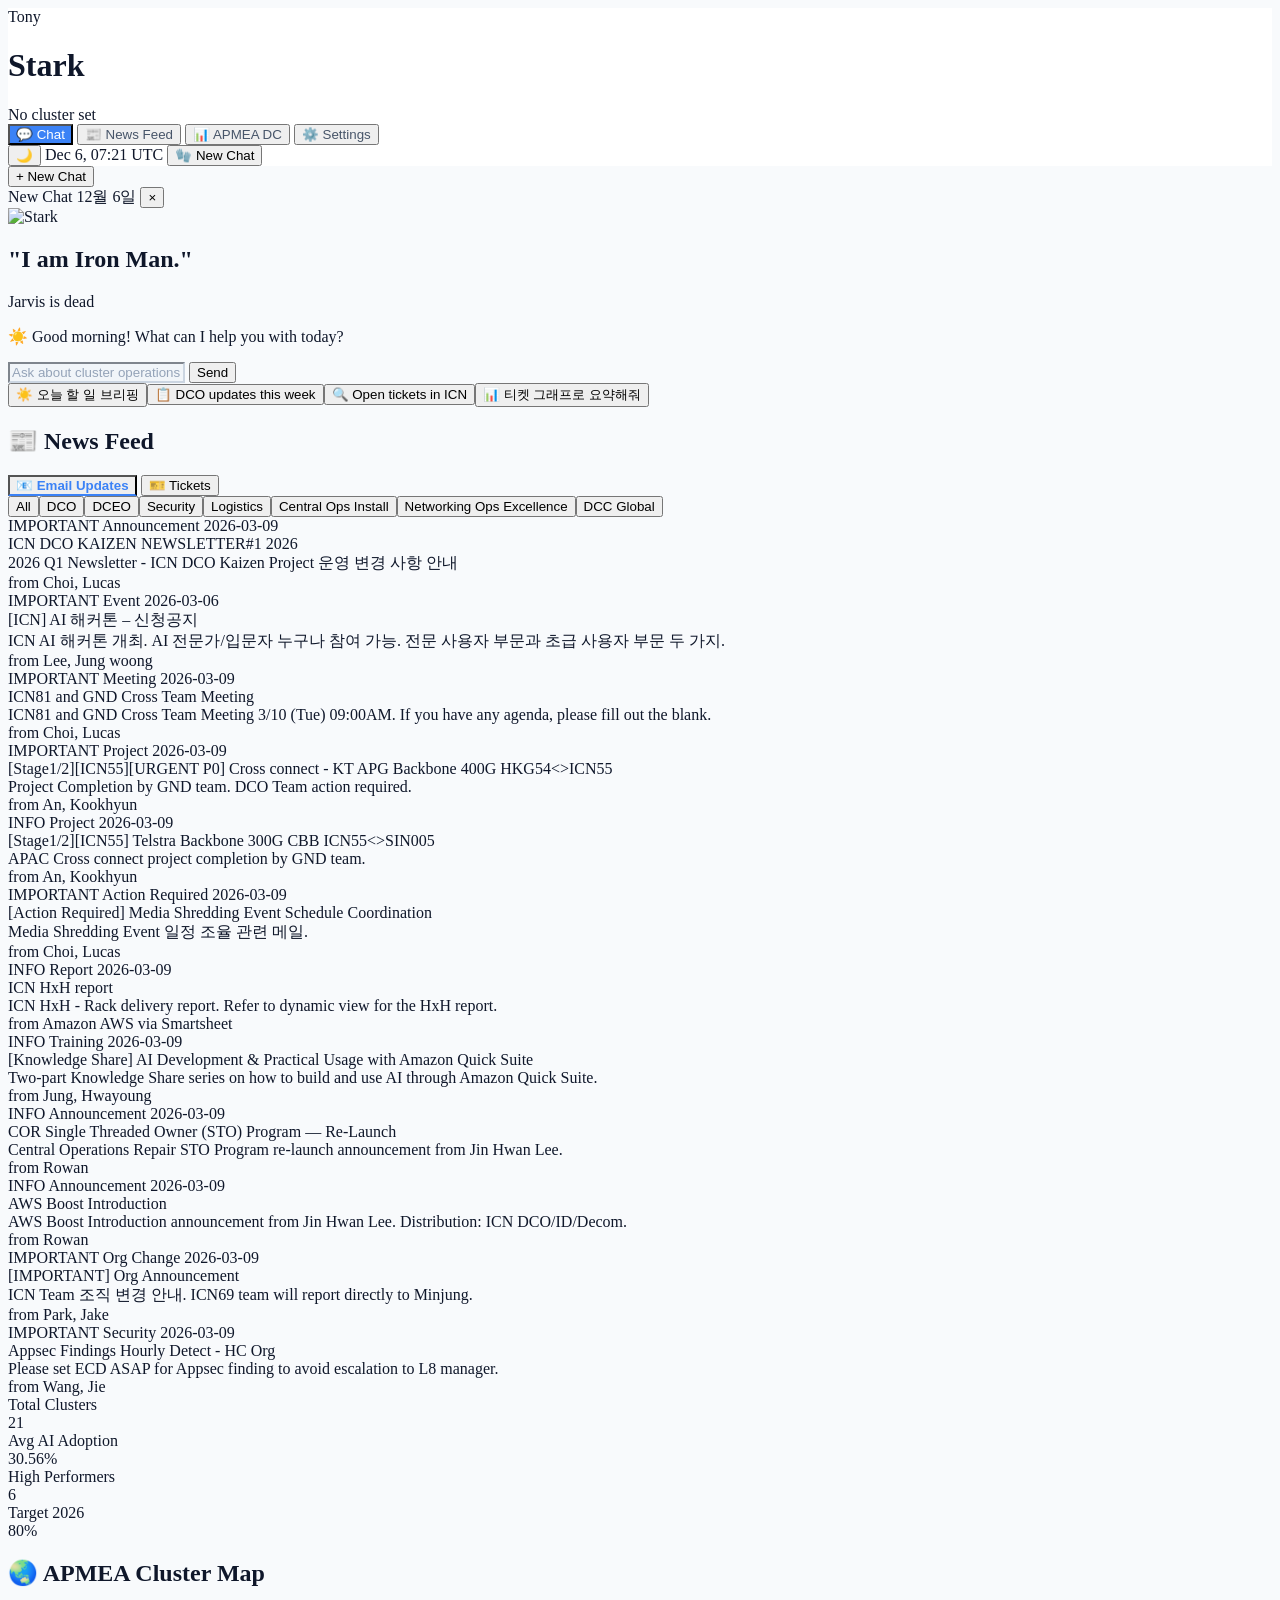
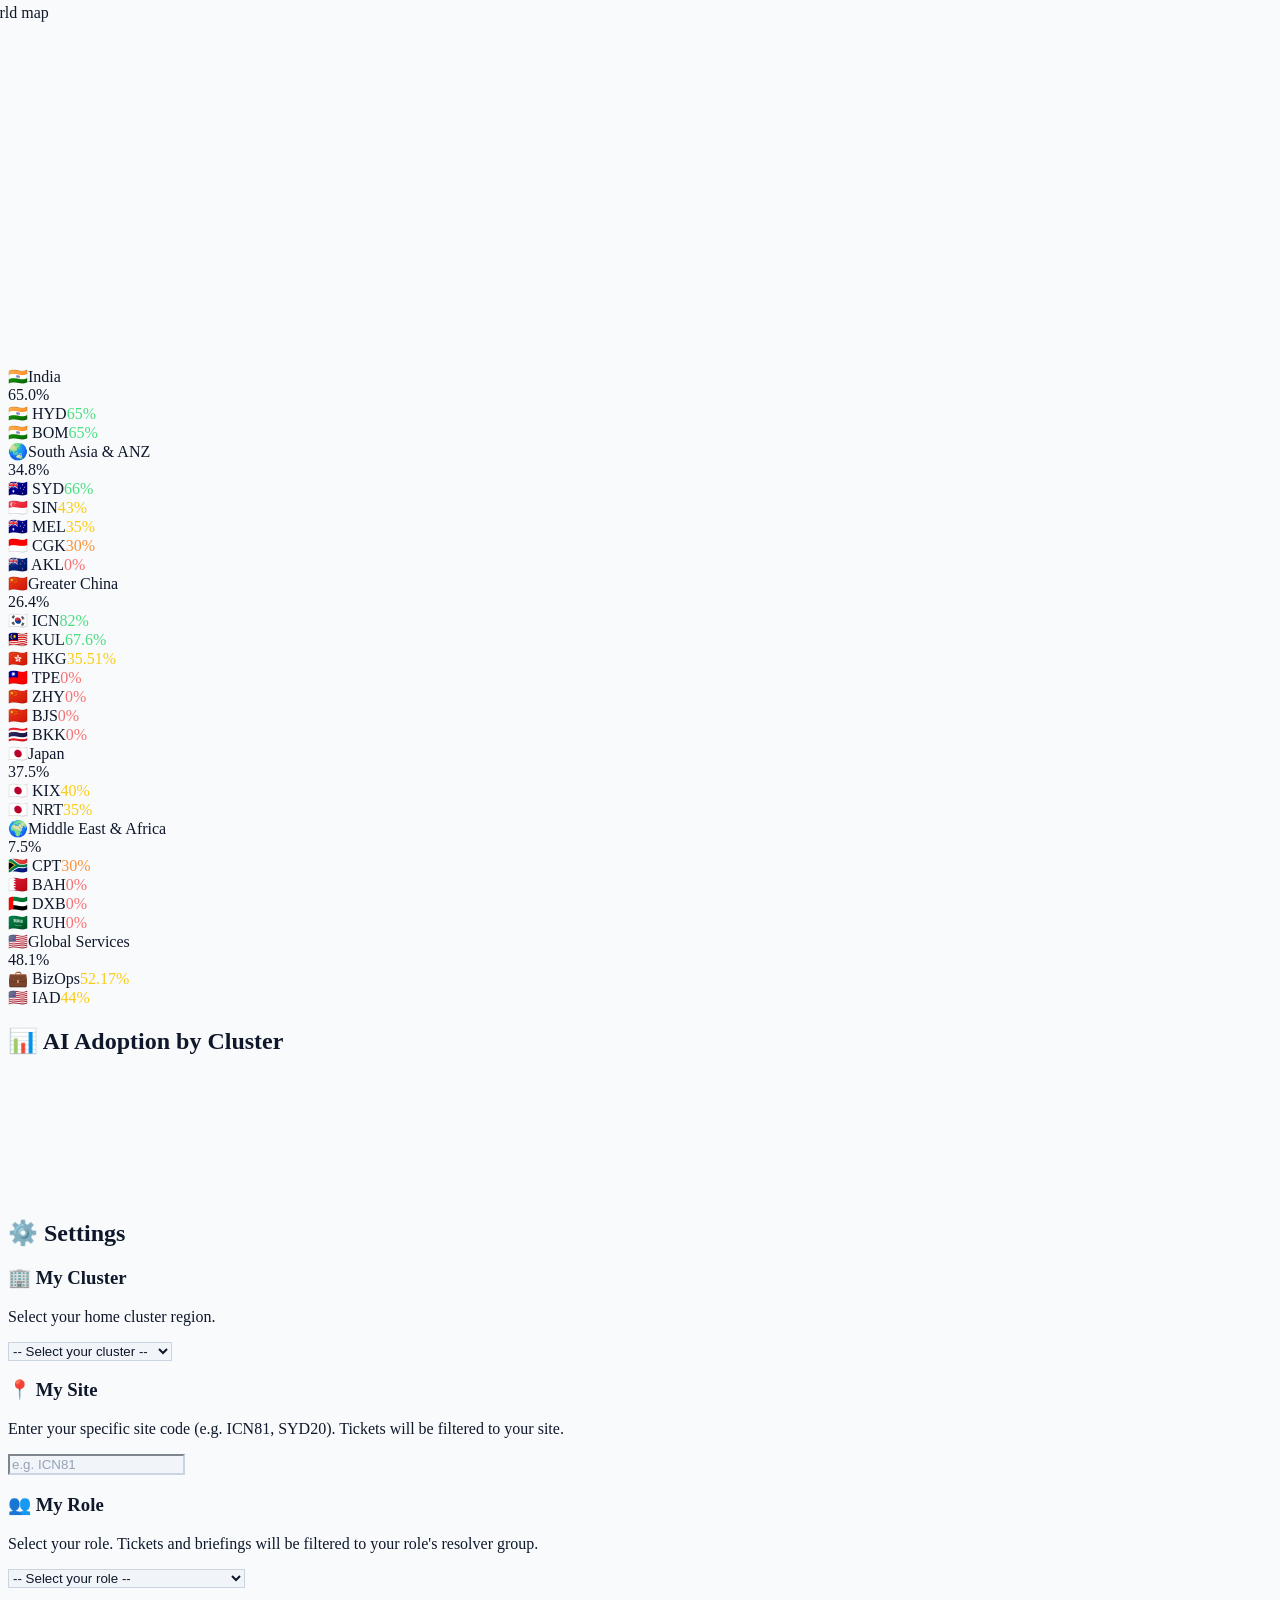
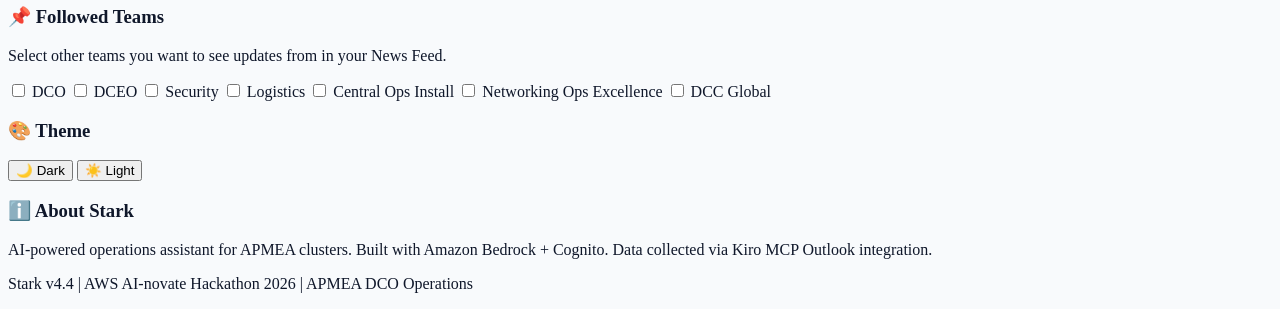
==== index.html @ 2735d622 "v5.0: Chat history sidebar + APMEA map fix (zoom to region, labels)" ====
<!DOCTYPE html>
<html lang="en">
<head>
  <meta charset="UTF-8">
  <meta name="viewport" content="width=device-width, initial-scale=1.0">
  <title>Stark - AI Operations Assistant</title>
  <script src="https://cdn.tailwindcss.com"></script>
  <script src="https://cdn.jsdelivr.net/npm/chart.js"></script>
  <script src="aws-bundle.js"></script>
  <script>
    tailwind.config = { darkMode: 'class' }
    // Apply saved theme immediately to prevent flash
    const saved = JSON.parse(localStorage.getItem("opspulse-settings") || '{}');
    if (saved.theme !== "light") document.documentElement.classList.add("dark");
  </script>
  <style>
    .chat-msg { animation: fadeIn 0.3s; }
    @keyframes fadeIn { from { opacity: 0; transform: translateY(8px); } to { opacity: 1; transform: translateY(0); } }
    .typing::after { content: '...'; animation: dots 1s steps(3) infinite; }
    @keyframes dots { 0% { content: '.'; } 33% { content: '..'; } 66% { content: '...'; } }
    .nav-btn.active { background: rgb(59 130 246); color: white; }
    .cluster-dot { transition: all 0.3s; cursor: pointer; }
    .cluster-dot:hover { transform: scale(1.3); }
    .feed-tab { transition: all 0.2s; }
    .feed-tab.active { border-bottom: 2px solid rgb(59 130 246); color: rgb(59 130 246); font-weight: 600; }

    /* Light mode overrides */
    :root { color-scheme: light dark; }
    body:not(.dark) { background: #f8fafc; color: #0f172a; }
    body:not(.dark) header { background: #ffffff; border-color: #e2e8f0; }
    body:not(.dark) .nav-btn:not(.active) { color: #475569; }
    body:not(.dark) .nav-btn:not(.active):hover { color: #0f172a; background: #e2e8f0; }
    body:not(.dark) input, body:not(.dark) select { color: #0f172a; background: #f1f5f9; border-color: #cbd5e1; }
    body:not(.dark) input::placeholder { color: #94a3b8; }
  </style>
</head>
<body class="bg-slate-50 dark:bg-gray-950 text-slate-800 dark:text-white min-h-screen transition-colors">

  <!-- Header -->
  <header class="border-b border-slate-200 dark:border-gray-800 bg-white dark:bg-gray-950 px-6 py-3 flex items-center justify-between">
    <div class="flex items-center gap-3">
      <div class="w-12 h-8 bg-blue-500 rounded-lg flex items-center justify-center font-bold text-xs text-white">Tony</div>
      <h1 class="text-xl font-semibold">Stark</h1>
      <span class="text-xs text-slate-500 dark:text-gray-500 bg-slate-100 dark:bg-gray-800 px-2 py-1 rounded" id="cluster-badge">No cluster set</span>
    </div>
    <div class="flex items-center gap-3">
      <nav class="flex gap-1 bg-slate-100 dark:bg-gray-800 rounded-lg p-1">
        <button class="nav-btn active px-3 py-1.5 text-xs rounded-md" onclick="showPage('chat', this)">💬 Chat</button>
        <button class="nav-btn px-3 py-1.5 text-xs rounded-md text-slate-500 dark:text-gray-500" onclick="showPage('news', this)">📰 News Feed</button>
        <button class="nav-btn px-3 py-1.5 text-xs rounded-md text-slate-500 dark:text-gray-500" onclick="showPage('dashboard', this)">📊 APMEA DC</button>
        <button class="nav-btn px-3 py-1.5 text-xs rounded-md text-slate-500 dark:text-gray-500" onclick="showPage('settings', this)">⚙️ Settings</button>
      </nav>
      <button onclick="toggleTheme()" class="p-2 rounded-lg bg-slate-100 dark:bg-gray-800 hover:bg-slate-200 dark:hover:bg-gray-700 text-slate-600 dark:text-gray-300" title="Toggle theme">
        <span id="theme-icon">🌙</span>
      </button>
      <span class="text-xs text-slate-400 dark:text-gray-400" id="clock"></span>
      <button onclick="newChat()" class="px-3 py-1.5 text-xs rounded-md bg-slate-100 dark:bg-gray-800 text-slate-500 dark:text-gray-400 hover:bg-slate-200 dark:hover:bg-gray-700">🧤 New Chat</button>
    </div>
  </header>

  <main class="h-[calc(100vh-57px)]">

    <!-- PAGE: Chat -->
    <div id="page-chat" class="h-full flex">
      <!-- Chat History Sidebar -->
      <div id="chat-sidebar" class="w-56 border-r border-slate-200 dark:border-gray-800 bg-slate-50 dark:bg-gray-900 flex-shrink-0 flex flex-col hidden md:flex">
        <div class="p-3 border-b border-slate-200 dark:border-gray-800">
          <button onclick="newChat()" class="w-full px-3 py-2 text-xs rounded-lg bg-blue-500 hover:bg-blue-600 text-white font-medium">+ New Chat</button>
        </div>
        <div id="chat-history-list" class="flex-1 overflow-y-auto p-2 space-y-1"></div>
      </div>
      <!-- Chat Main -->
      <div class="flex-1 flex flex-col">
        <div id="chat-messages" class="flex-1 overflow-y-auto p-6 max-w-3xl mx-auto w-full space-y-4"></div>
        <div class="border-t border-slate-200 dark:border-gray-800 bg-white dark:bg-gray-950 p-4">
          <div class="max-w-3xl mx-auto flex gap-2">
            <input id="chat-input" type="text" placeholder="Ask about cluster operations, team updates, tickets..."
                   class="flex-1 bg-slate-100 dark:bg-gray-800 border border-slate-200 dark:border-gray-700 rounded-xl px-4 py-3 text-sm focus:outline-none focus:border-blue-500 text-slate-800 dark:text-white placeholder-slate-400 dark:placeholder-gray-500"
                   onkeydown="if(event.key==='Enter')sendMessage()">
            <button onclick="sendMessage()" class="bg-blue-500 hover:bg-blue-600 px-5 py-3 rounded-xl text-sm font-medium text-white">Send</button>
          </div>
          <div class="max-w-3xl mx-auto mt-2 flex gap-2 flex-wrap" id="quick-prompts"></div>
        </div>
      </div>
    </div>

    <!-- PAGE: News Feed -->
    <div id="page-news" class="h-full overflow-y-auto p-6 hidden">
      <div class="max-w-4xl mx-auto">
        <h2 class="text-lg font-semibold mb-4">📰 News Feed</h2>
        <!-- Feed type tabs: Emails / Tickets -->
        <div class="flex gap-4 border-b border-slate-200 dark:border-gray-700 mb-4">
          <button class="feed-tab active pb-2 text-sm" onclick="switchFeedTab('emails', this)">📧 Email Updates</button>
          <button class="feed-tab pb-2 text-sm text-slate-400 dark:text-gray-500" onclick="switchFeedTab('tickets', this)">🎫 Tickets</button>
        </div>
        <!-- Team filter for emails -->
        <div id="email-team-filter" class="flex gap-1 flex-wrap mb-4"></div>
        <div id="news-feed" class="space-y-3"></div>
      </div>
    </div>

    <!-- PAGE: Dashboard -->
    <div id="page-dashboard" class="h-full overflow-y-auto p-6 hidden">
      <div class="max-w-6xl mx-auto space-y-6">
        <div class="grid grid-cols-4 gap-4">
          <div class="bg-white dark:bg-gray-900 rounded-xl p-4 border border-slate-200 dark:border-gray-800 shadow-sm">
            <div class="text-slate-400 dark:text-gray-400 text-xs mb-1">Total Clusters</div>
            <div class="text-2xl font-bold">21</div>
          </div>
          <div class="bg-white dark:bg-gray-900 rounded-xl p-4 border border-slate-200 dark:border-gray-800 shadow-sm">
            <div class="text-slate-400 dark:text-gray-400 text-xs mb-1">Avg AI Adoption</div>
            <div class="text-2xl font-bold text-blue-500">30.56%</div>
          </div>
          <div class="bg-white dark:bg-gray-900 rounded-xl p-4 border border-slate-200 dark:border-gray-800 shadow-sm">
            <div class="text-slate-400 dark:text-gray-400 text-xs mb-1">High Performers</div>
            <div class="text-2xl font-bold text-green-500">6</div>
          </div>
          <div class="bg-white dark:bg-gray-900 rounded-xl p-4 border border-slate-200 dark:border-gray-800 shadow-sm">
            <div class="text-slate-400 dark:text-gray-400 text-xs mb-1">Target 2026</div>
            <div class="text-2xl font-bold text-amber-500">80%</div>
          </div>
        </div>
        <div class="bg-white dark:bg-gray-900 rounded-xl p-4 border border-slate-200 dark:border-gray-800 shadow-sm">
          <h2 class="text-sm font-semibold mb-3">🌏 APMEA Cluster Map</h2>
          <div id="map-container" class="relative w-full h-80 rounded-lg overflow-hidden bg-[#1a2332]">
            <img src="https://upload.wikimedia.org/wikipedia/commons/thumb/e/ec/World_map_blank_without_borders.svg/1280px-World_map_blank_without_borders.svg.png"
                 class="absolute inset-0 opacity-20" alt="world map" style="width:260%;height:260%;object-fit:cover;transform:translate(-52%,-18%)">
          </div>
        </div>
        <div class="grid grid-cols-3 gap-4" id="subgeo-cards"></div>
        <div class="bg-white dark:bg-gray-900 rounded-xl p-4 border border-slate-200 dark:border-gray-800 shadow-sm">
          <h2 class="text-sm font-semibold mb-3">📊 AI Adoption by Cluster</h2>
          <canvas id="adoptionChart" height="120"></canvas>
        </div>
      </div>
    </div>

    <!-- PAGE: Settings -->
    <div id="page-settings" class="h-full overflow-y-auto p-6 hidden">
      <div class="max-w-2xl mx-auto space-y-6">
        <h2 class="text-lg font-semibold">⚙️ Settings</h2>
        <div class="bg-white dark:bg-gray-900 rounded-xl p-5 border border-slate-200 dark:border-gray-800 shadow-sm">
          <h3 class="font-semibold text-sm mb-3">🏢 My Cluster</h3>
          <p class="text-xs text-slate-400 dark:text-gray-400 mb-3">Select your home cluster region.</p>
          <select id="cluster-select" onchange="saveSettings()"
                  class="w-full bg-slate-50 dark:bg-gray-800 border border-slate-200 dark:border-gray-700 rounded-lg px-3 py-2 text-sm text-slate-800 dark:text-white">
            <option value="">-- Select your cluster --</option>
          </select>
        </div>
        <div class="bg-white dark:bg-gray-900 rounded-xl p-5 border border-slate-200 dark:border-gray-800 shadow-sm">
          <h3 class="font-semibold text-sm mb-3">📍 My Site</h3>
          <p class="text-xs text-slate-400 dark:text-gray-400 mb-3">Enter your specific site code (e.g. ICN81, SYD20). Tickets will be filtered to your site.</p>
          <input id="site-input" type="text" placeholder="e.g. ICN81" onchange="saveSettings()"
                 class="w-full bg-slate-50 dark:bg-gray-800 border border-slate-200 dark:border-gray-700 rounded-lg px-3 py-2 text-sm text-slate-800 dark:text-white placeholder-slate-400">
        </div>
        <div class="bg-white dark:bg-gray-900 rounded-xl p-5 border border-slate-200 dark:border-gray-800 shadow-sm">
          <h3 class="font-semibold text-sm mb-3">👥 My Role</h3>
          <p class="text-xs text-slate-400 dark:text-gray-400 mb-3">Select your role. Tickets and briefings will be filtered to your role's resolver group.</p>
          <select id="team-select" onchange="saveSettings()"
                  class="w-full bg-slate-50 dark:bg-gray-800 border border-slate-200 dark:border-gray-700 rounded-lg px-3 py-2 text-sm text-slate-800 dark:text-white">
            <option value="">-- Select your role --</option>
            <option value="DCO">DCO (Data Center Operations)</option>
            <option value="DCEO">DCEO (DC Engineering Operations)</option>
            <option value="Security">Security</option>
            <option value="Logistics">Logistics</option>
            <option value="Central Ops Install">Central Ops Install</option>
            <option value="Networking Ops Excellence">Networking Ops Excellence</option>
            <option value="DCC Global">DCC Global</option>
          </select>
          <p id="resolver-group-display" class="text-xs text-slate-400 dark:text-gray-500 mt-2"></p>
        </div>

        <!-- Followed Teams -->
        <div class="bg-white dark:bg-gray-900 rounded-xl p-5 border border-slate-200 dark:border-gray-800 shadow-sm">
          <h3 class="font-semibold text-sm mb-3">📌 Followed Teams</h3>
          <p class="text-xs text-slate-400 dark:text-gray-400 mb-3">Select other teams you want to see updates from in your News Feed.</p>
          <div id="followed-teams-checkboxes" class="space-y-2"></div>
        </div>
        <div class="bg-white dark:bg-gray-900 rounded-xl p-5 border border-slate-200 dark:border-gray-800 shadow-sm">
          <h3 class="font-semibold text-sm mb-3">🎨 Theme</h3>
          <div class="flex gap-3">
            <button onclick="setTheme('dark')" class="px-4 py-2 rounded-lg text-sm bg-gray-800 text-white border-2 border-transparent hover:border-blue-500">🌙 Dark</button>
            <button onclick="setTheme('light')" class="px-4 py-2 rounded-lg text-sm bg-white text-slate-800 border-2 border-slate-200 hover:border-blue-500 shadow-sm">☀️ Light</button>
          </div>
        </div>
        <div class="bg-white dark:bg-gray-900 rounded-xl p-5 border border-slate-200 dark:border-gray-800 shadow-sm">
          <h3 class="font-semibold text-sm mb-2">ℹ️ About Stark</h3>
          <p class="text-xs text-slate-400 dark:text-gray-400">AI-powered operations assistant for APMEA clusters. Built with Amazon Bedrock + Cognito. Data collected via Kiro MCP Outlook integration.</p>
          <p class="text-xs text-slate-400 dark:text-gray-500 mt-2">Stark v4.4 | AWS AI-novate Hackathon 2026 | APMEA DCO Operations</p>
        </div>
      </div>
    </div>

  </main>

  <script src="app.js"></script>
</body>
</html>
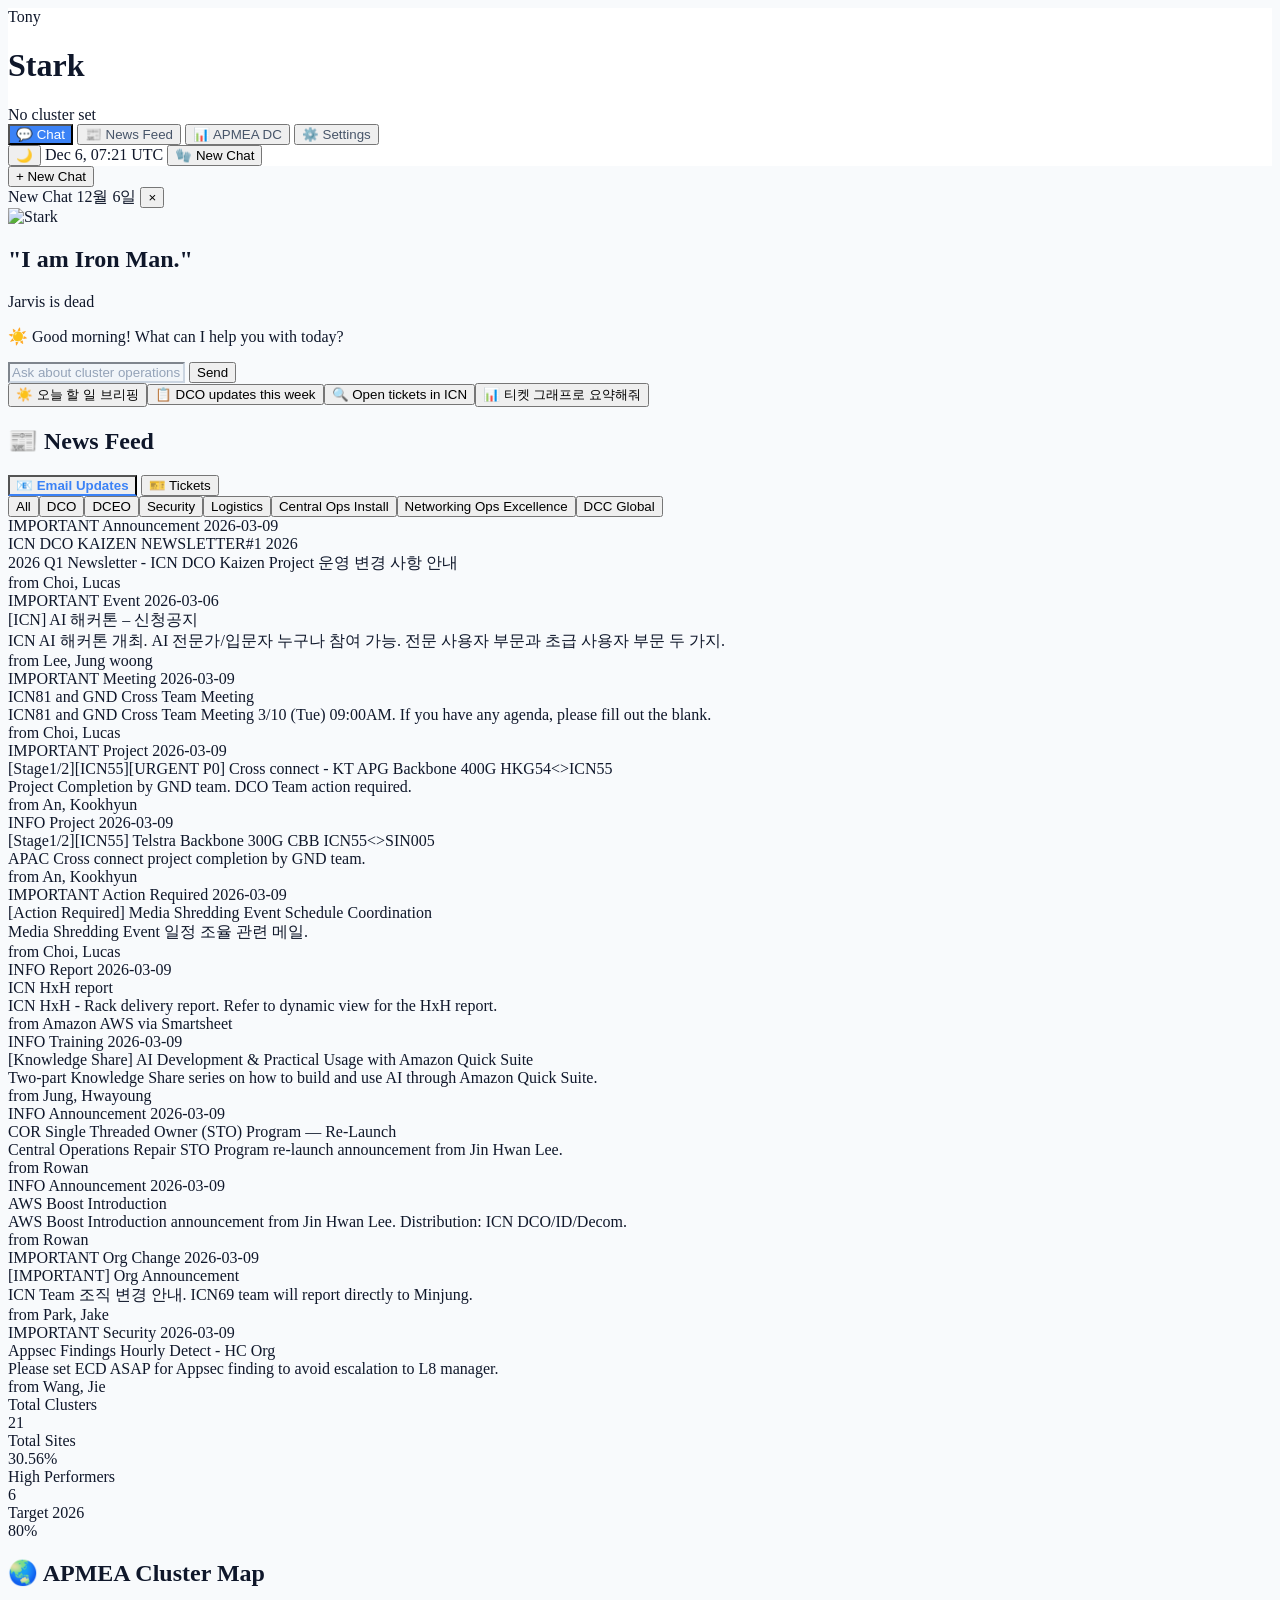
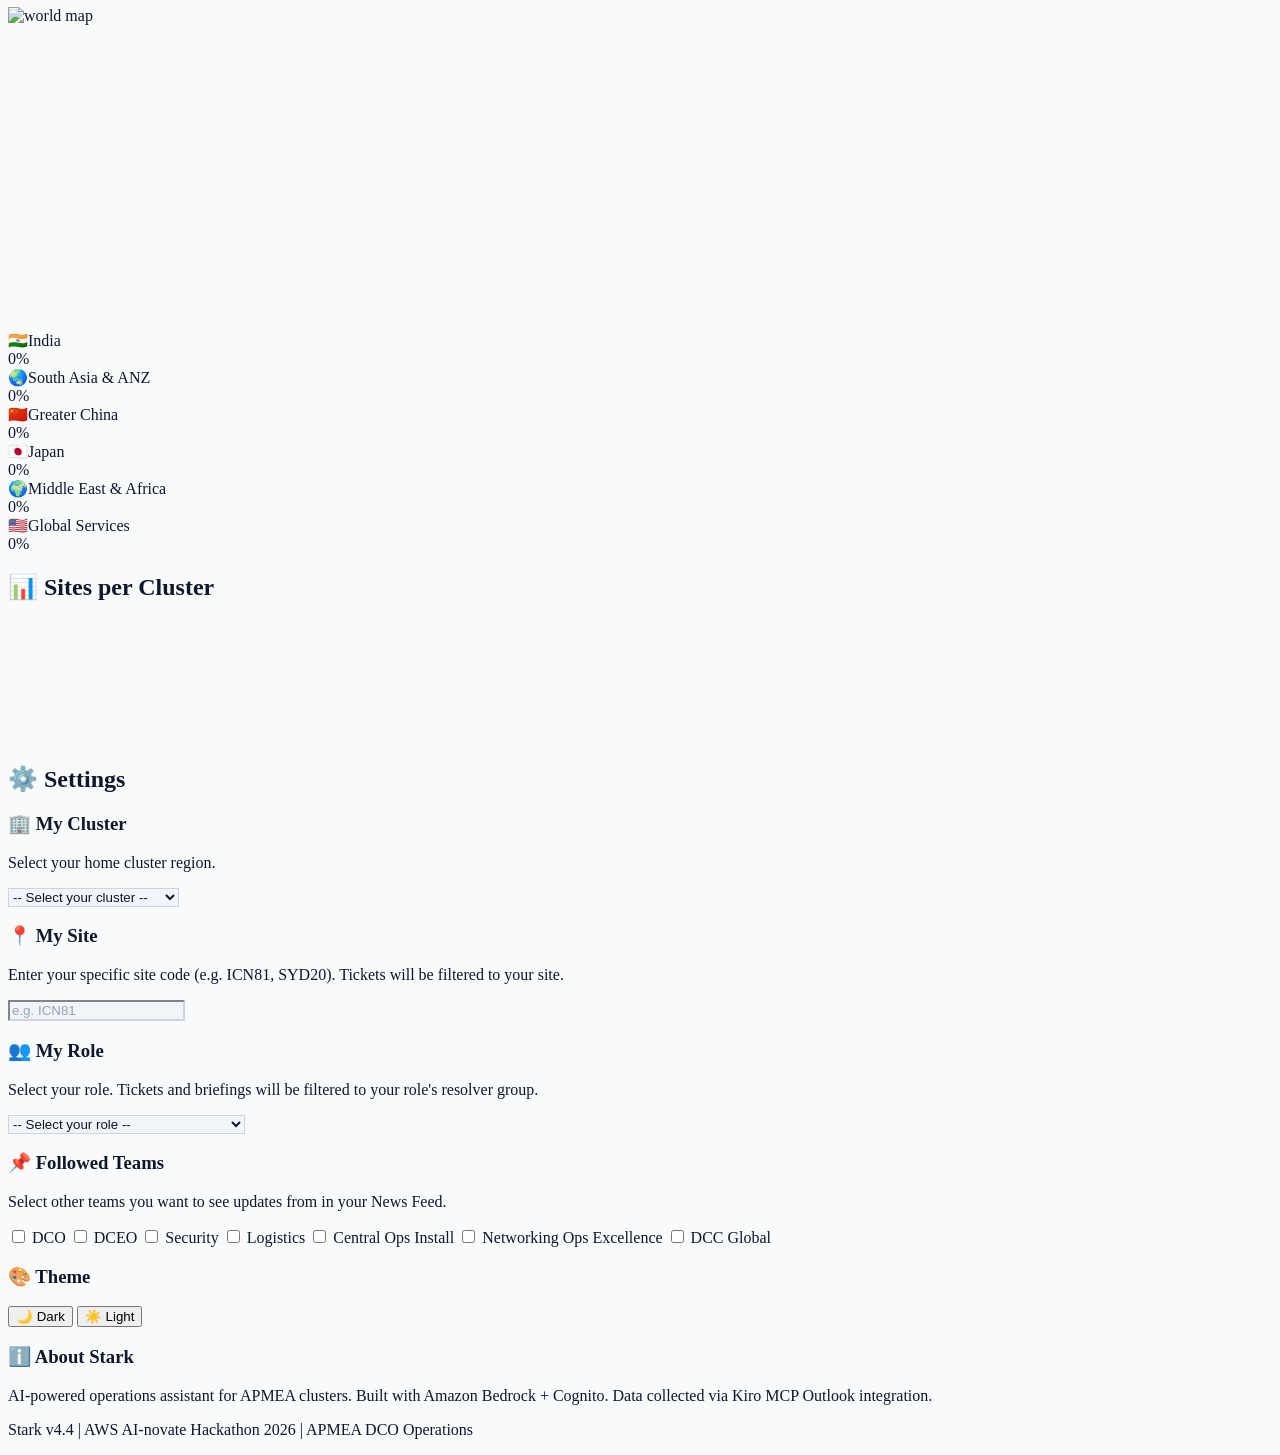
==== commit d8ce615a: "v5.1: Restore original map, update CLUSTERS to 17 APMEA clusters (100 sites), sites-per-cluster char" ====
--- a/index.html
+++ b/index.html
@@ -108,7 +108,7 @@
             <div class="text-2xl font-bold">21</div>
           </div>
           <div class="bg-white dark:bg-gray-900 rounded-xl p-4 border border-slate-200 dark:border-gray-800 shadow-sm">
-            <div class="text-slate-400 dark:text-gray-400 text-xs mb-1">Avg AI Adoption</div>
+            <div class="text-slate-400 dark:text-gray-400 text-xs mb-1">Total Sites</div>
             <div class="text-2xl font-bold text-blue-500">30.56%</div>
           </div>
           <div class="bg-white dark:bg-gray-900 rounded-xl p-4 border border-slate-200 dark:border-gray-800 shadow-sm">
@@ -124,12 +124,12 @@
           <h2 class="text-sm font-semibold mb-3">🌏 APMEA Cluster Map</h2>
           <div id="map-container" class="relative w-full h-80 rounded-lg overflow-hidden bg-[#1a2332]">
             <img src="https://upload.wikimedia.org/wikipedia/commons/thumb/e/ec/World_map_blank_without_borders.svg/1280px-World_map_blank_without_borders.svg.png"
-                 class="absolute inset-0 opacity-20" alt="world map" style="width:260%;height:260%;object-fit:cover;transform:translate(-52%,-18%)">
+                 class="w-full h-full object-cover opacity-30" alt="world map">
           </div>
         </div>
         <div class="grid grid-cols-3 gap-4" id="subgeo-cards"></div>
         <div class="bg-white dark:bg-gray-900 rounded-xl p-4 border border-slate-200 dark:border-gray-800 shadow-sm">
-          <h2 class="text-sm font-semibold mb-3">📊 AI Adoption by Cluster</h2>
+          <h2 class="text-sm font-semibold mb-3">📊 Sites per Cluster</h2>
           <canvas id="adoptionChart" height="120"></canvas>
         </div>
       </div>
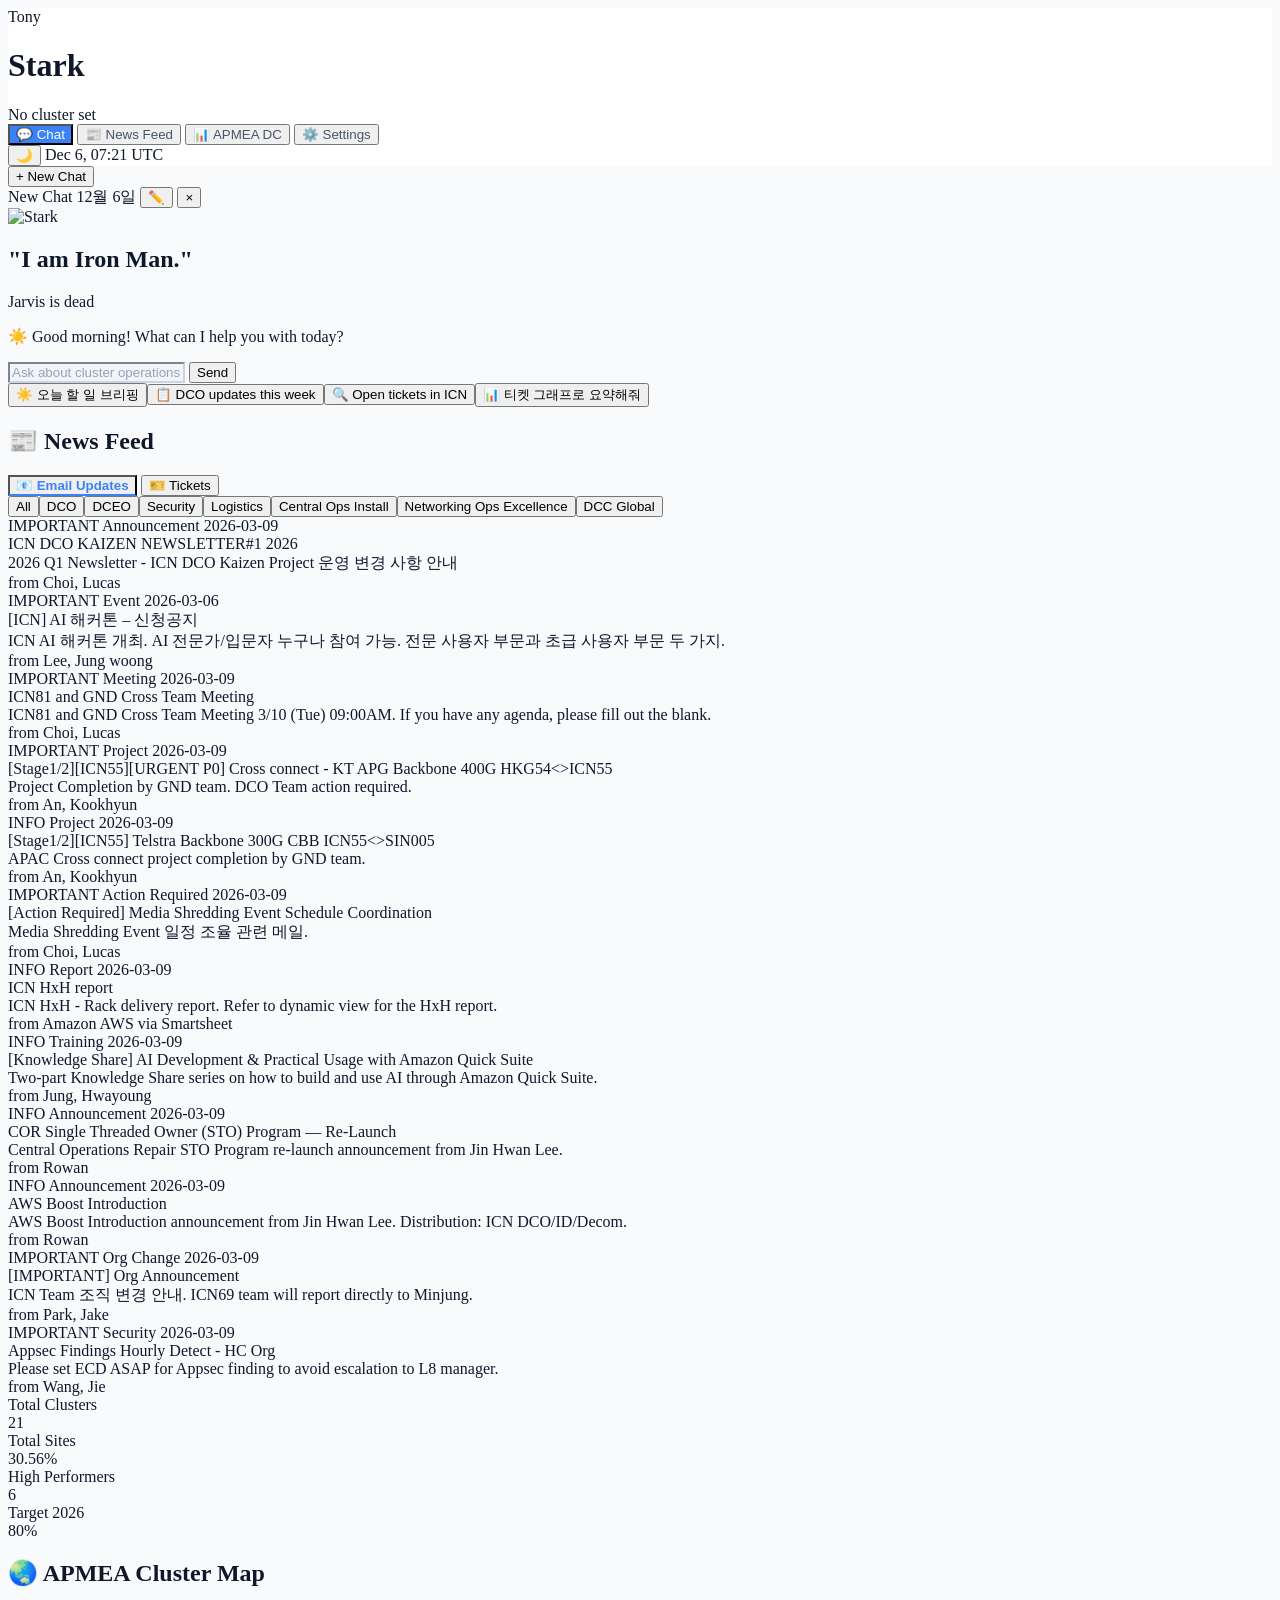
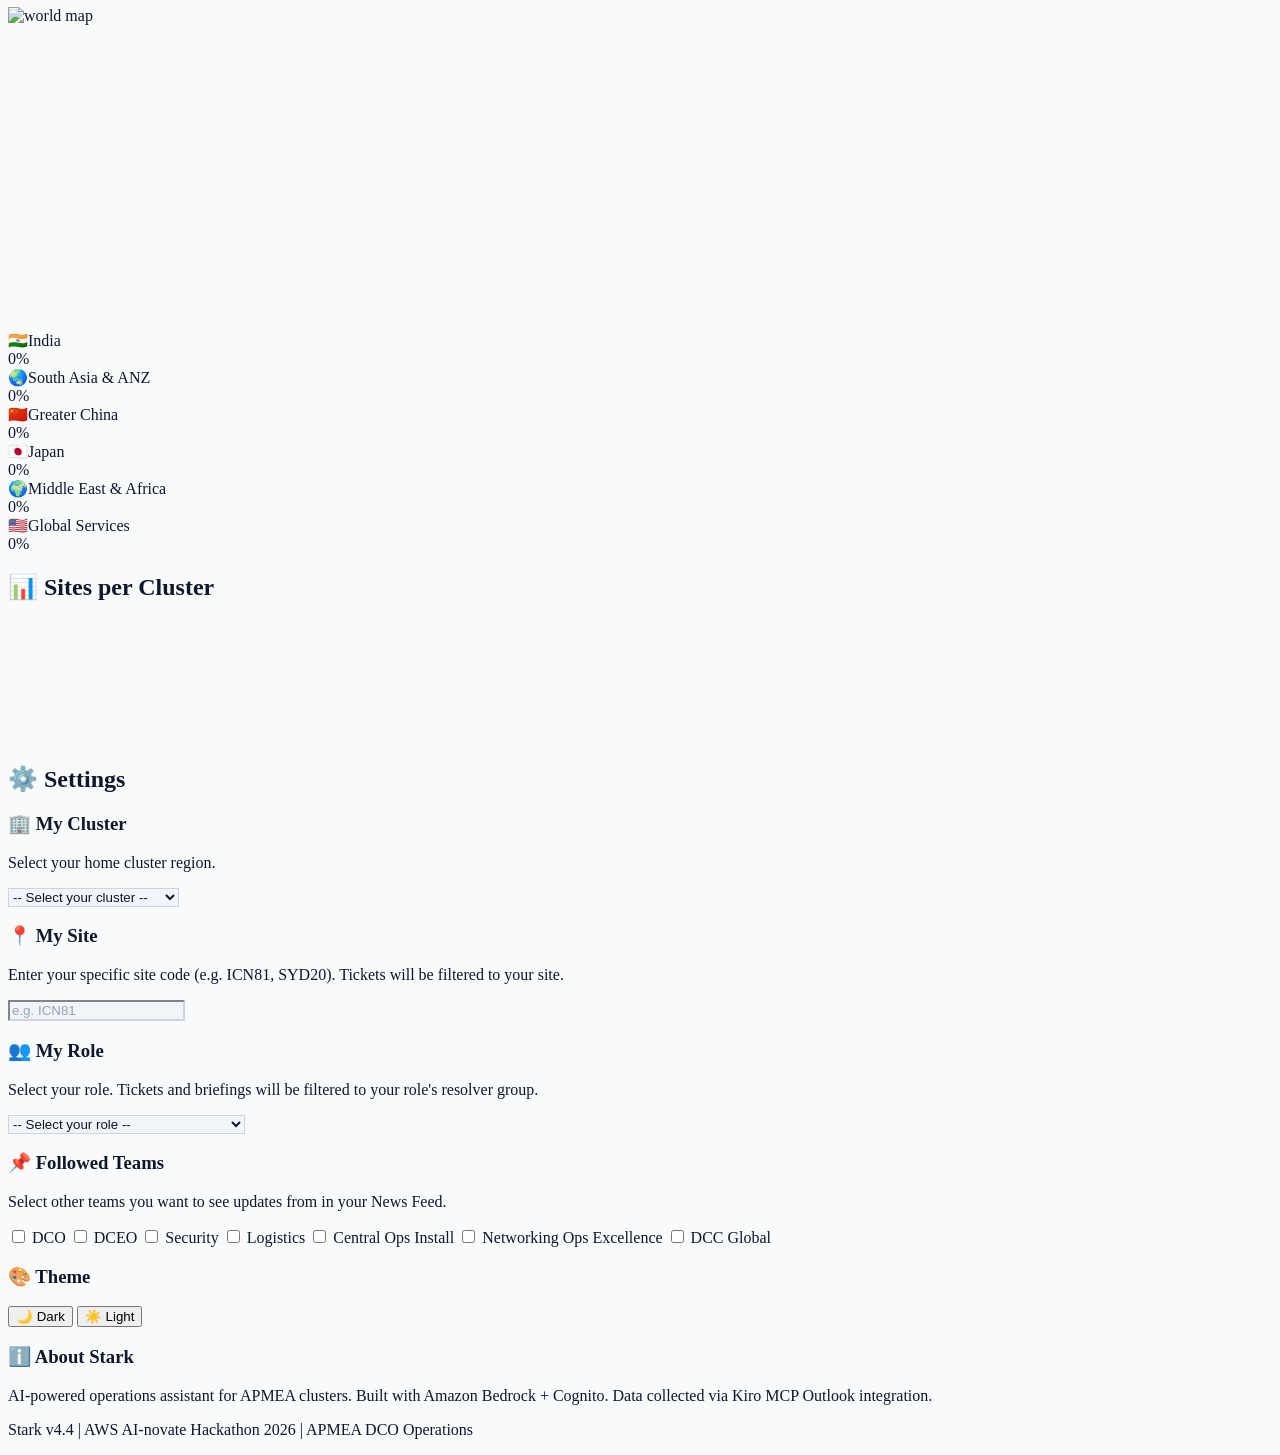
==== commit a65b2a43: "v5.2: Remove header New Chat (use sidebar), add rename chat" ====
--- a/index.html
+++ b/index.html
@@ -54,7 +54,6 @@
         <span id="theme-icon">🌙</span>
       </button>
       <span class="text-xs text-slate-400 dark:text-gray-400" id="clock"></span>
-      <button onclick="newChat()" class="px-3 py-1.5 text-xs rounded-md bg-slate-100 dark:bg-gray-800 text-slate-500 dark:text-gray-400 hover:bg-slate-200 dark:hover:bg-gray-700">🧤 New Chat</button>
     </div>
   </header>
 
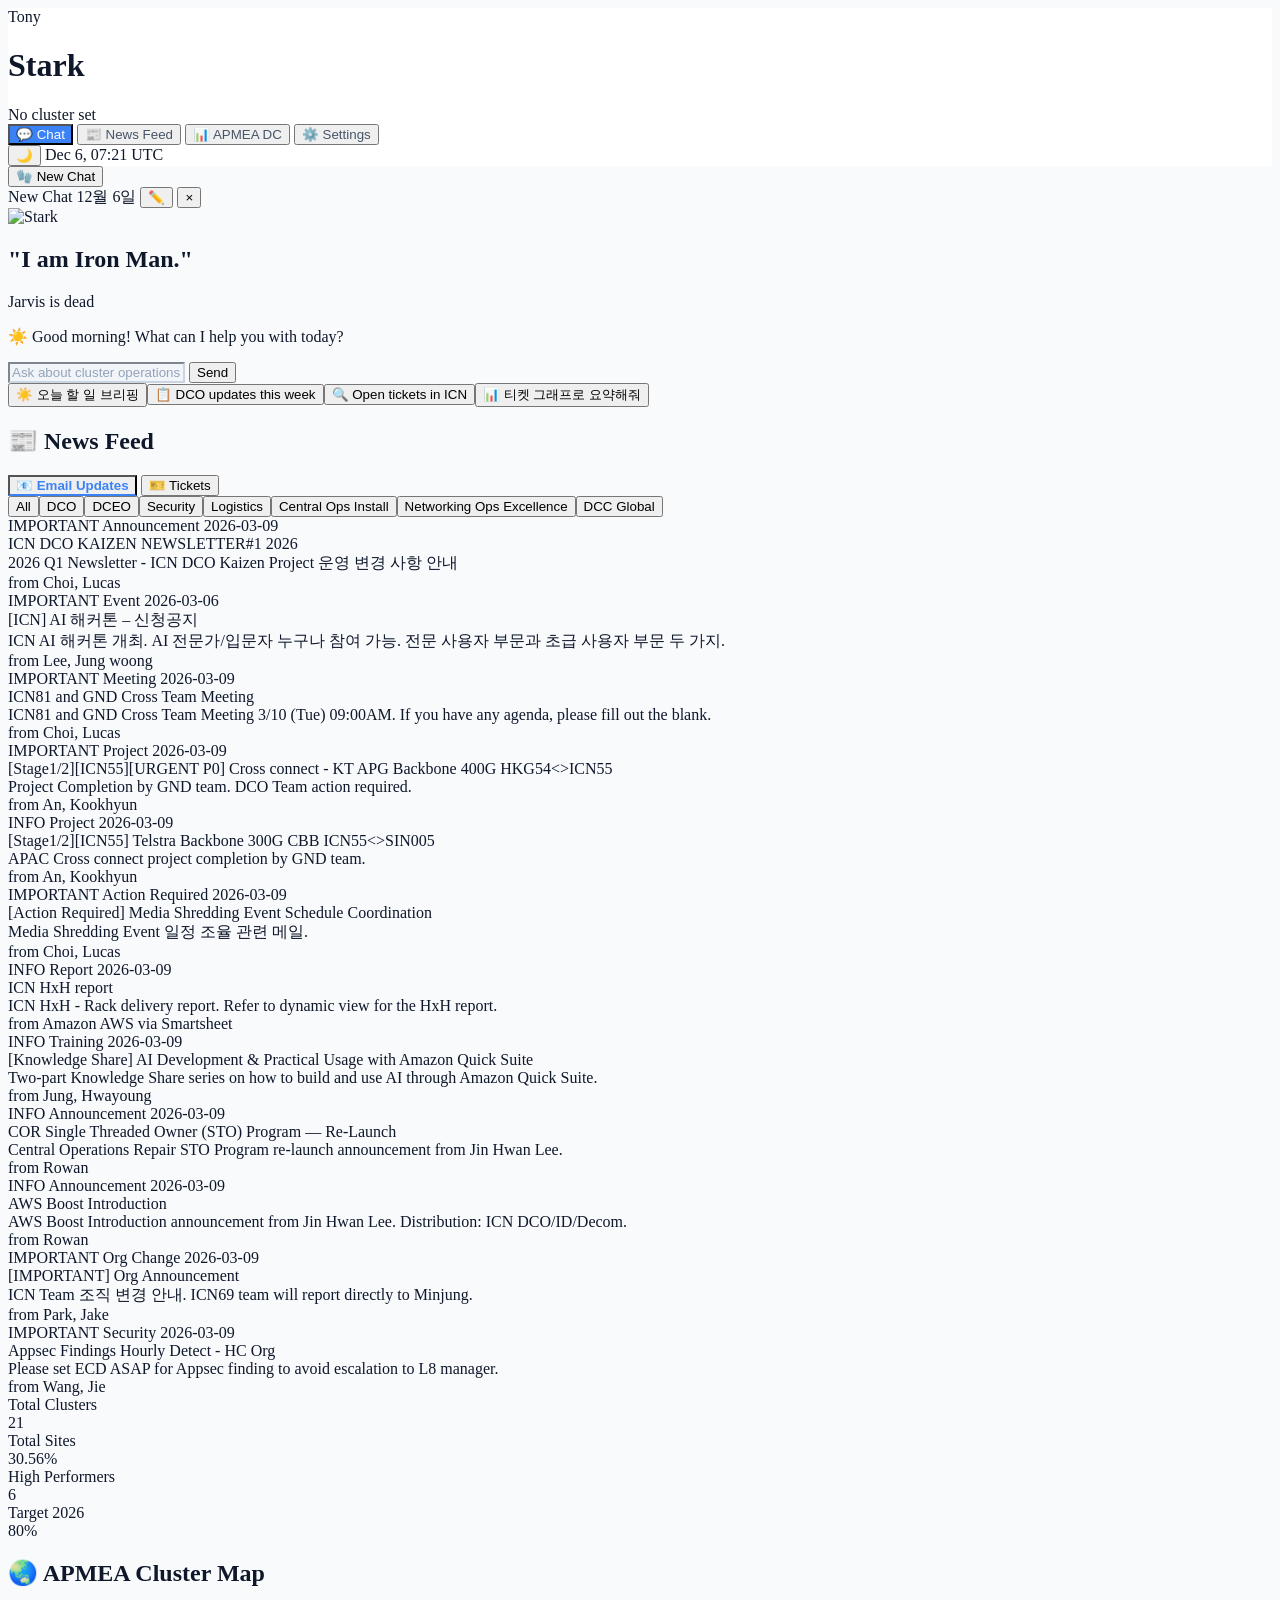
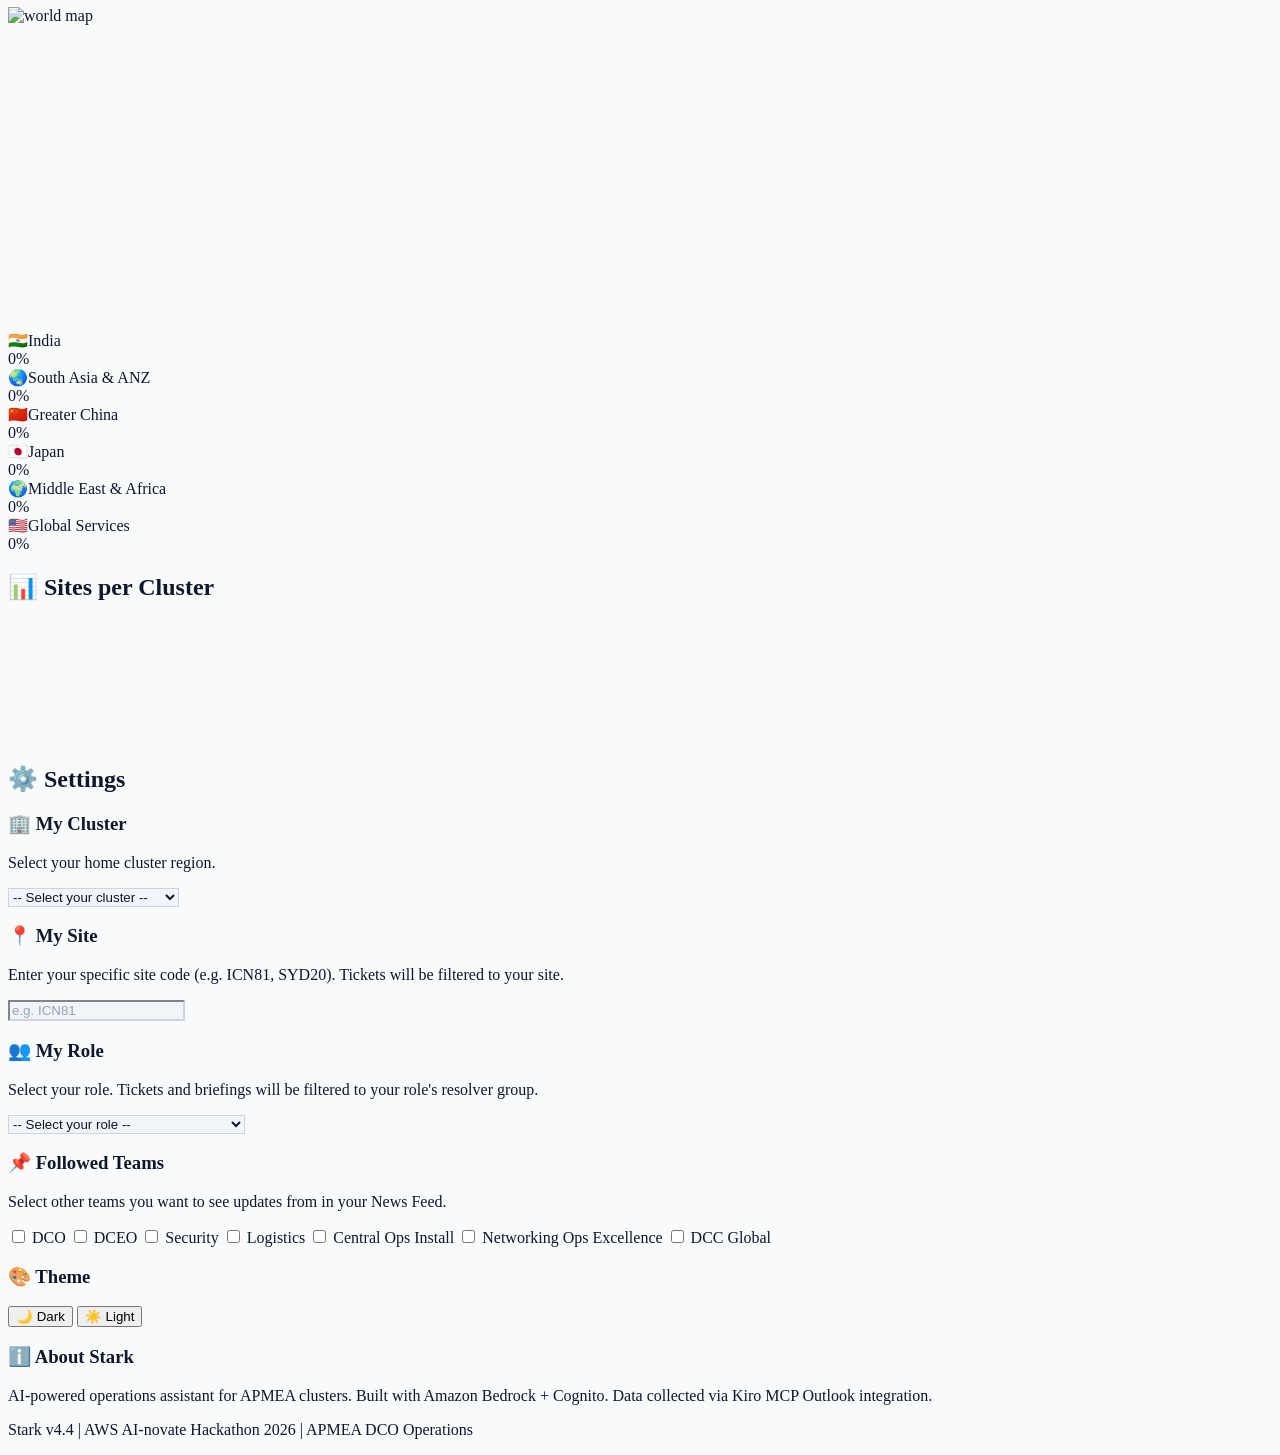
==== commit 6286f6c1: "v5.2.1: New Chat button icon" ====
--- a/index.html
+++ b/index.html
@@ -64,7 +64,7 @@
       <!-- Chat History Sidebar -->
       <div id="chat-sidebar" class="w-56 border-r border-slate-200 dark:border-gray-800 bg-slate-50 dark:bg-gray-900 flex-shrink-0 flex flex-col hidden md:flex">
         <div class="p-3 border-b border-slate-200 dark:border-gray-800">
-          <button onclick="newChat()" class="w-full px-3 py-2 text-xs rounded-lg bg-blue-500 hover:bg-blue-600 text-white font-medium">+ New Chat</button>
+          <button onclick="newChat()" class="w-full px-3 py-2 text-xs rounded-lg bg-blue-500 hover:bg-blue-600 text-white font-medium">🧤 New Chat</button>
         </div>
         <div id="chat-history-list" class="flex-1 overflow-y-auto p-2 space-y-1"></div>
       </div>
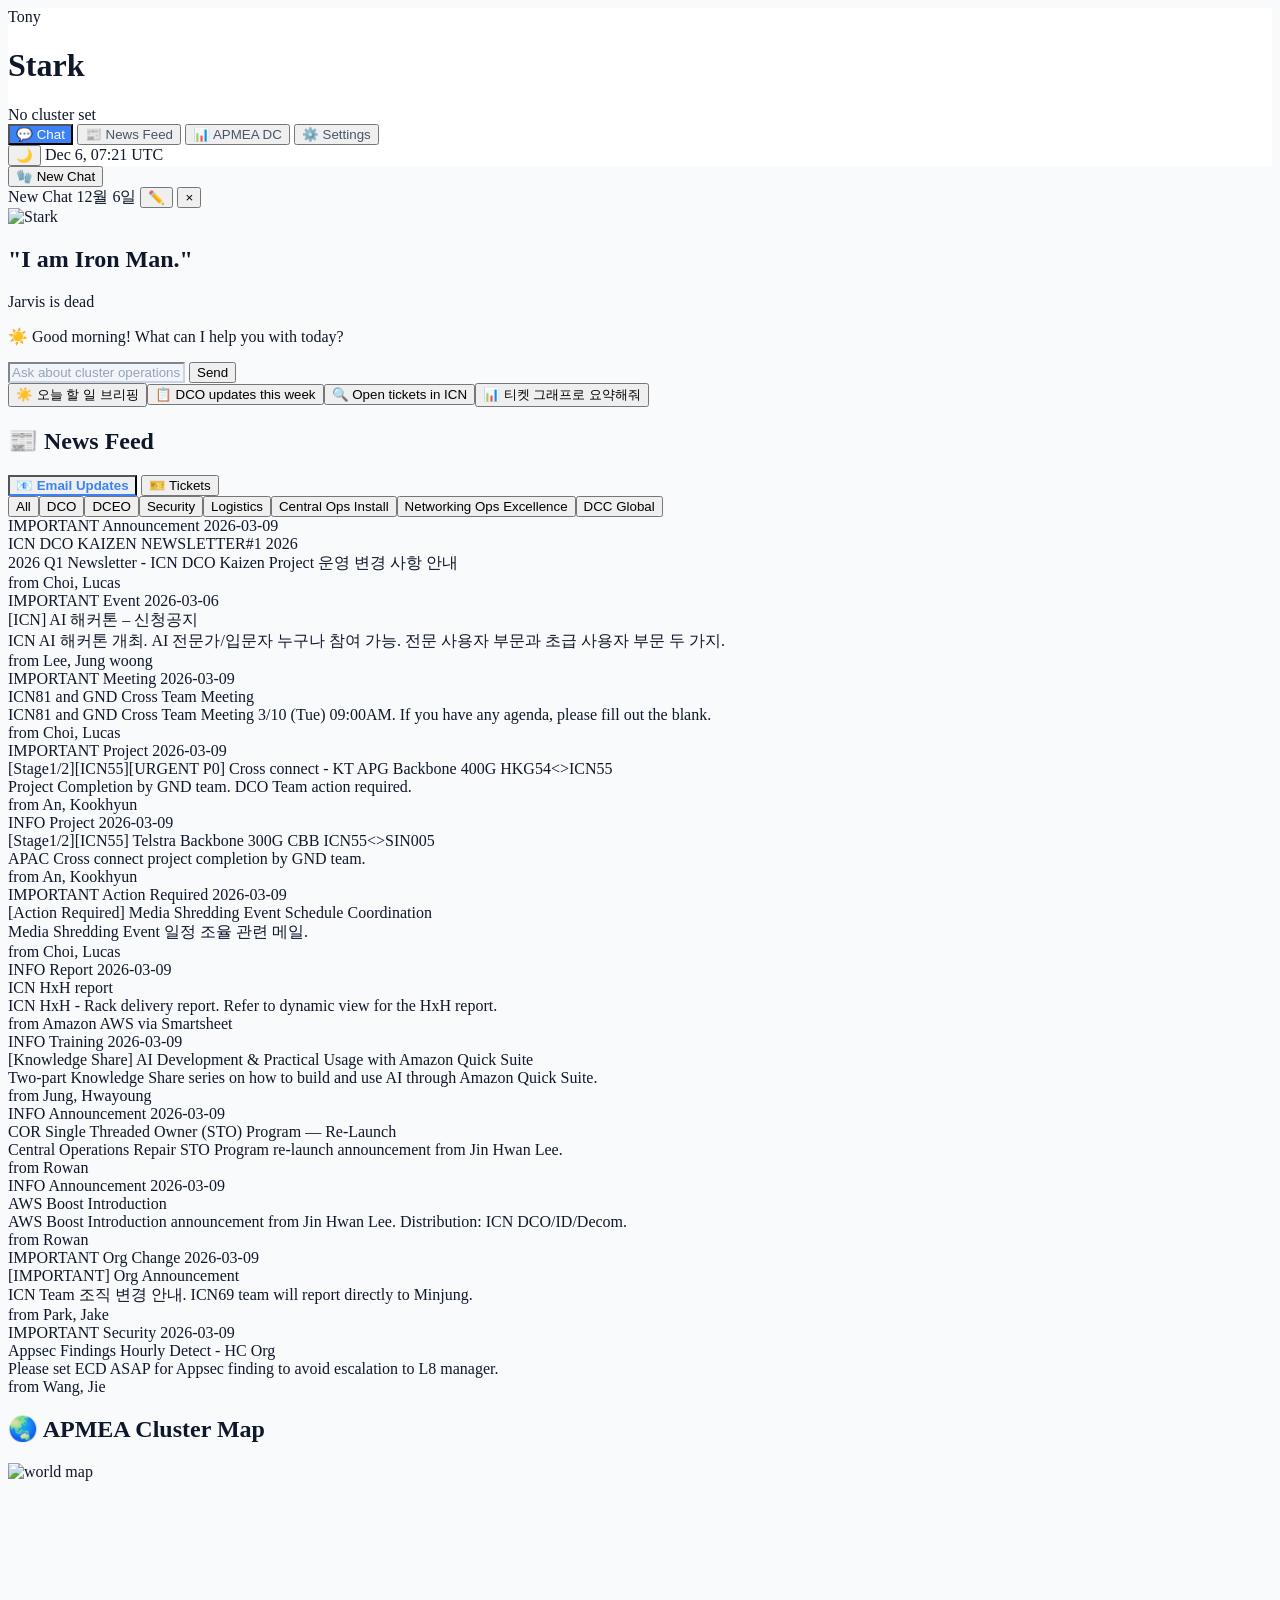
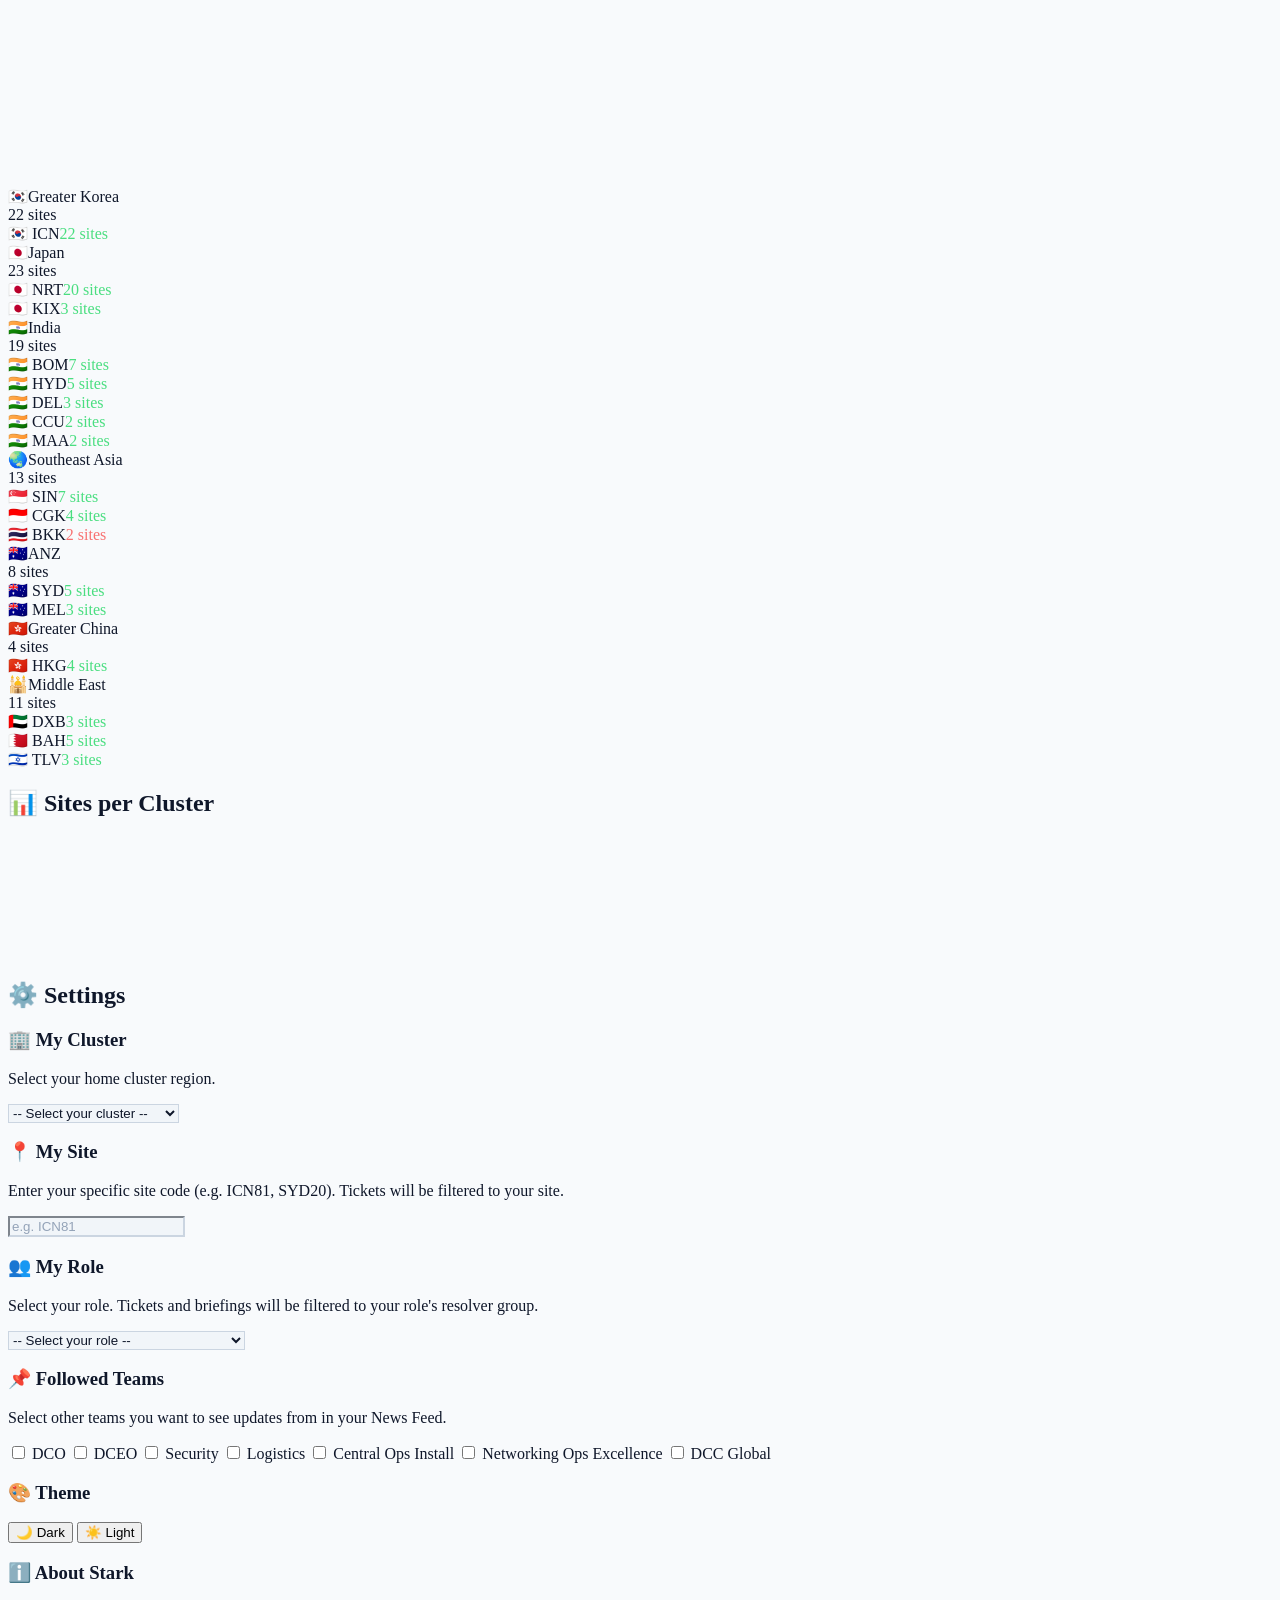
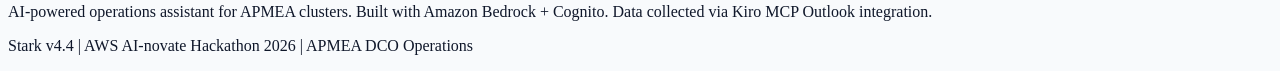
==== commit baefb965: "v5.3: Fix SubGeo cards (country-based grouping), dynamic dashboard stats" ====
--- a/index.html
+++ b/index.html
@@ -101,24 +101,7 @@
     <!-- PAGE: Dashboard -->
     <div id="page-dashboard" class="h-full overflow-y-auto p-6 hidden">
       <div class="max-w-6xl mx-auto space-y-6">
-        <div class="grid grid-cols-4 gap-4">
-          <div class="bg-white dark:bg-gray-900 rounded-xl p-4 border border-slate-200 dark:border-gray-800 shadow-sm">
-            <div class="text-slate-400 dark:text-gray-400 text-xs mb-1">Total Clusters</div>
-            <div class="text-2xl font-bold">21</div>
-          </div>
-          <div class="bg-white dark:bg-gray-900 rounded-xl p-4 border border-slate-200 dark:border-gray-800 shadow-sm">
-            <div class="text-slate-400 dark:text-gray-400 text-xs mb-1">Total Sites</div>
-            <div class="text-2xl font-bold text-blue-500">30.56%</div>
-          </div>
-          <div class="bg-white dark:bg-gray-900 rounded-xl p-4 border border-slate-200 dark:border-gray-800 shadow-sm">
-            <div class="text-slate-400 dark:text-gray-400 text-xs mb-1">High Performers</div>
-            <div class="text-2xl font-bold text-green-500">6</div>
-          </div>
-          <div class="bg-white dark:bg-gray-900 rounded-xl p-4 border border-slate-200 dark:border-gray-800 shadow-sm">
-            <div class="text-slate-400 dark:text-gray-400 text-xs mb-1">Target 2026</div>
-            <div class="text-2xl font-bold text-amber-500">80%</div>
-          </div>
-        </div>
+        <div id="dashboard-stats" class="grid grid-cols-4 gap-4"></div>
         <div class="bg-white dark:bg-gray-900 rounded-xl p-4 border border-slate-200 dark:border-gray-800 shadow-sm">
           <h2 class="text-sm font-semibold mb-3">🌏 APMEA Cluster Map</h2>
           <div id="map-container" class="relative w-full h-80 rounded-lg overflow-hidden bg-[#1a2332]">
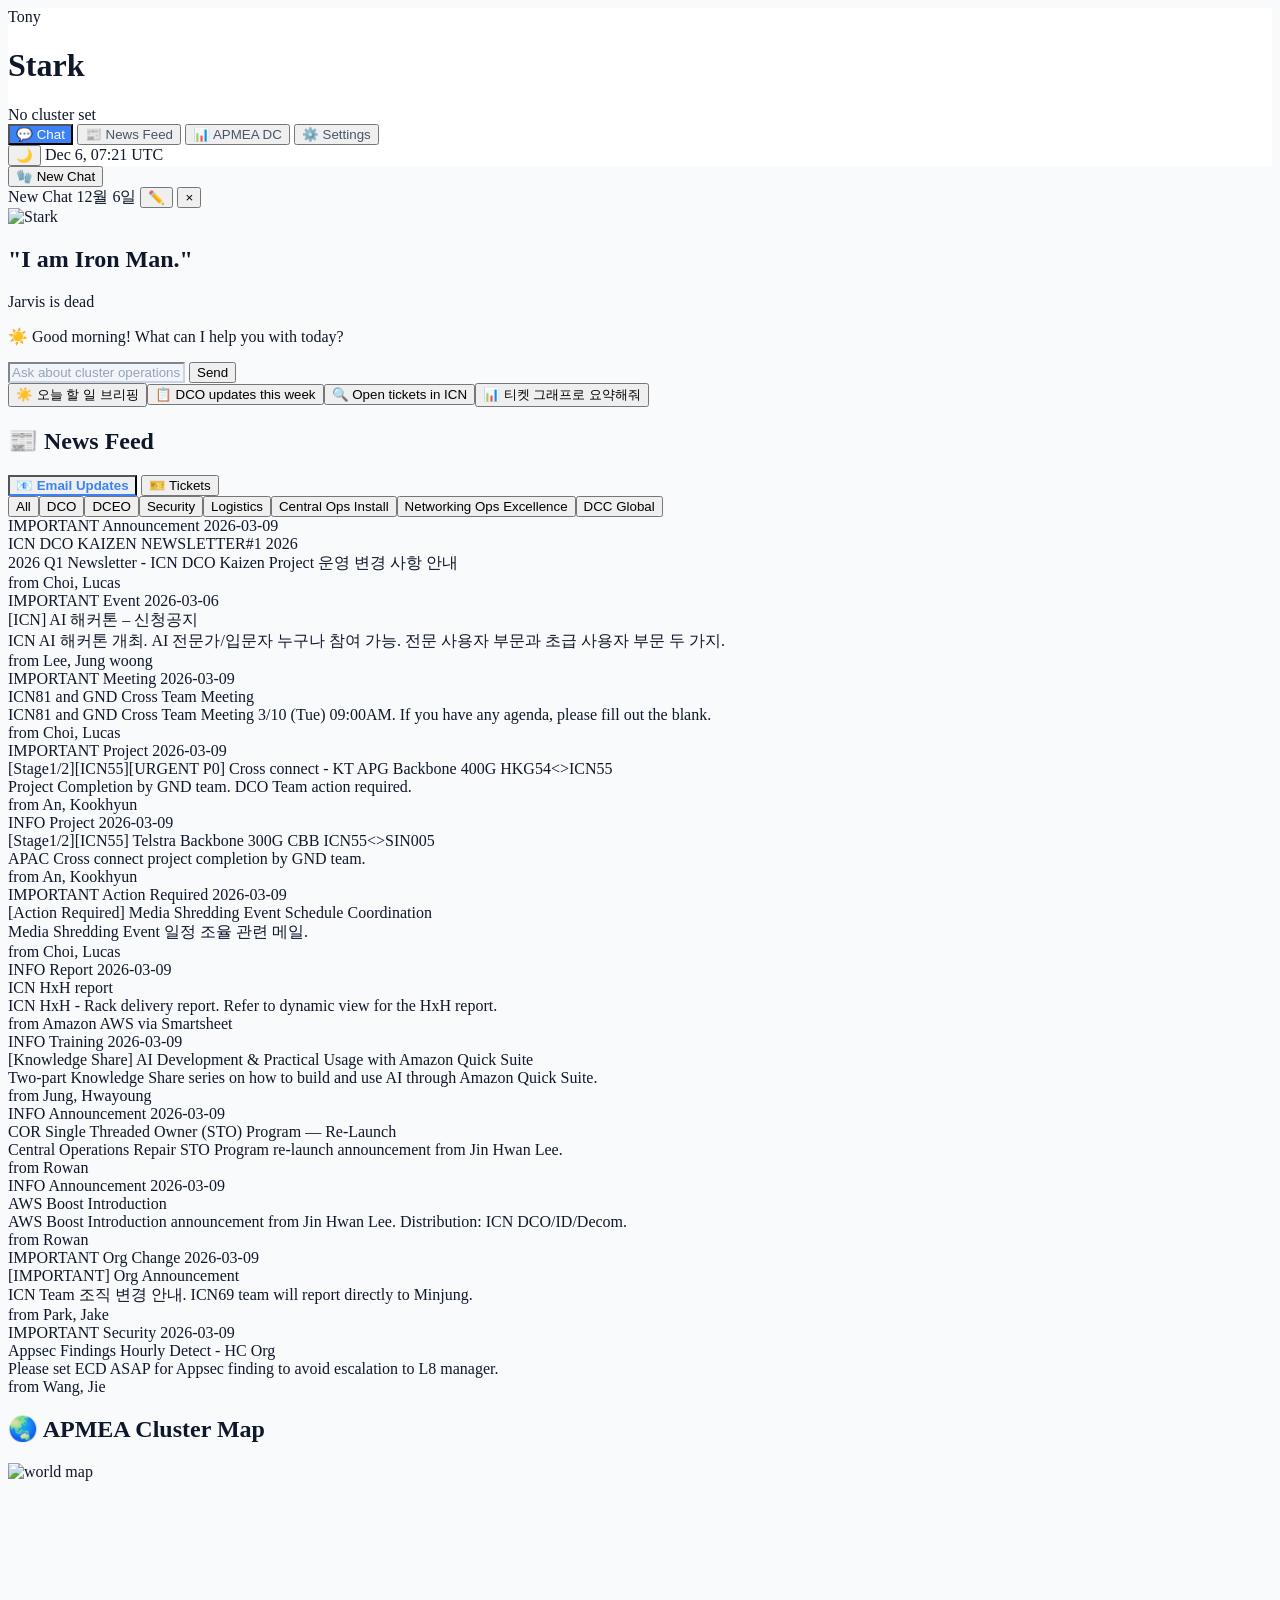
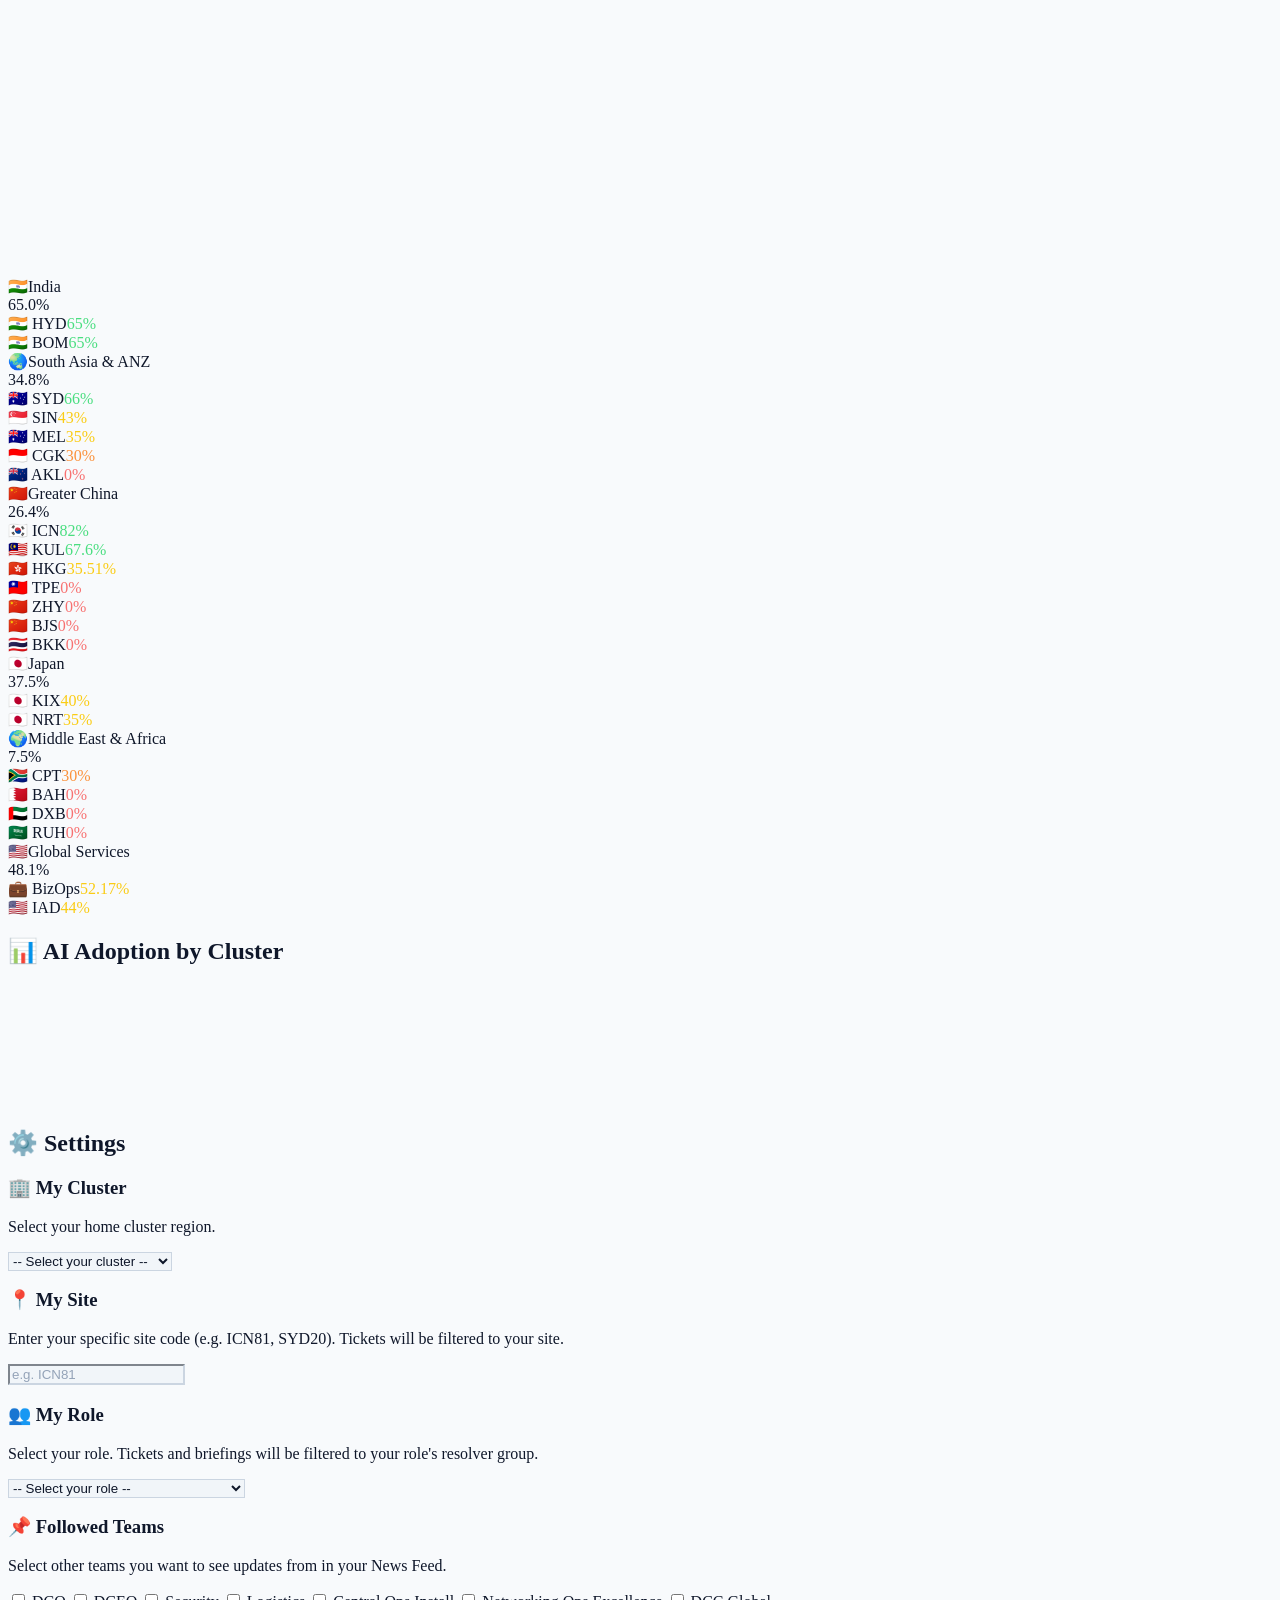
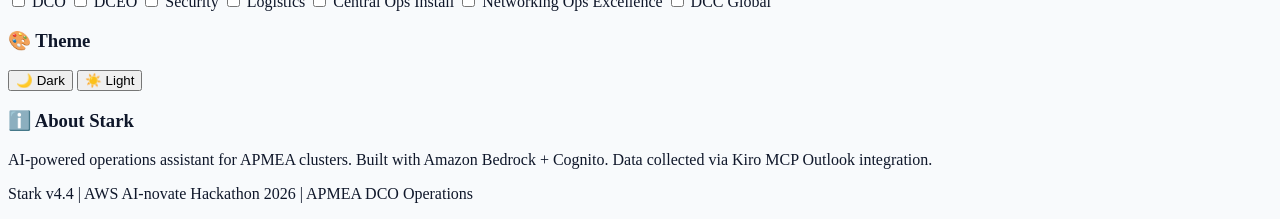
==== commit 66fe6cbc: "v5.3.1: Restore original CLUSTERS/SUB_GEOS (22 clusters, adoption%, 6 subGeos)" ====
--- a/index.html
+++ b/index.html
@@ -111,7 +111,7 @@
         </div>
         <div class="grid grid-cols-3 gap-4" id="subgeo-cards"></div>
         <div class="bg-white dark:bg-gray-900 rounded-xl p-4 border border-slate-200 dark:border-gray-800 shadow-sm">
-          <h2 class="text-sm font-semibold mb-3">📊 Sites per Cluster</h2>
+          <h2 class="text-sm font-semibold mb-3">📊 AI Adoption by Cluster</h2>
           <canvas id="adoptionChart" height="120"></canvas>
         </div>
       </div>
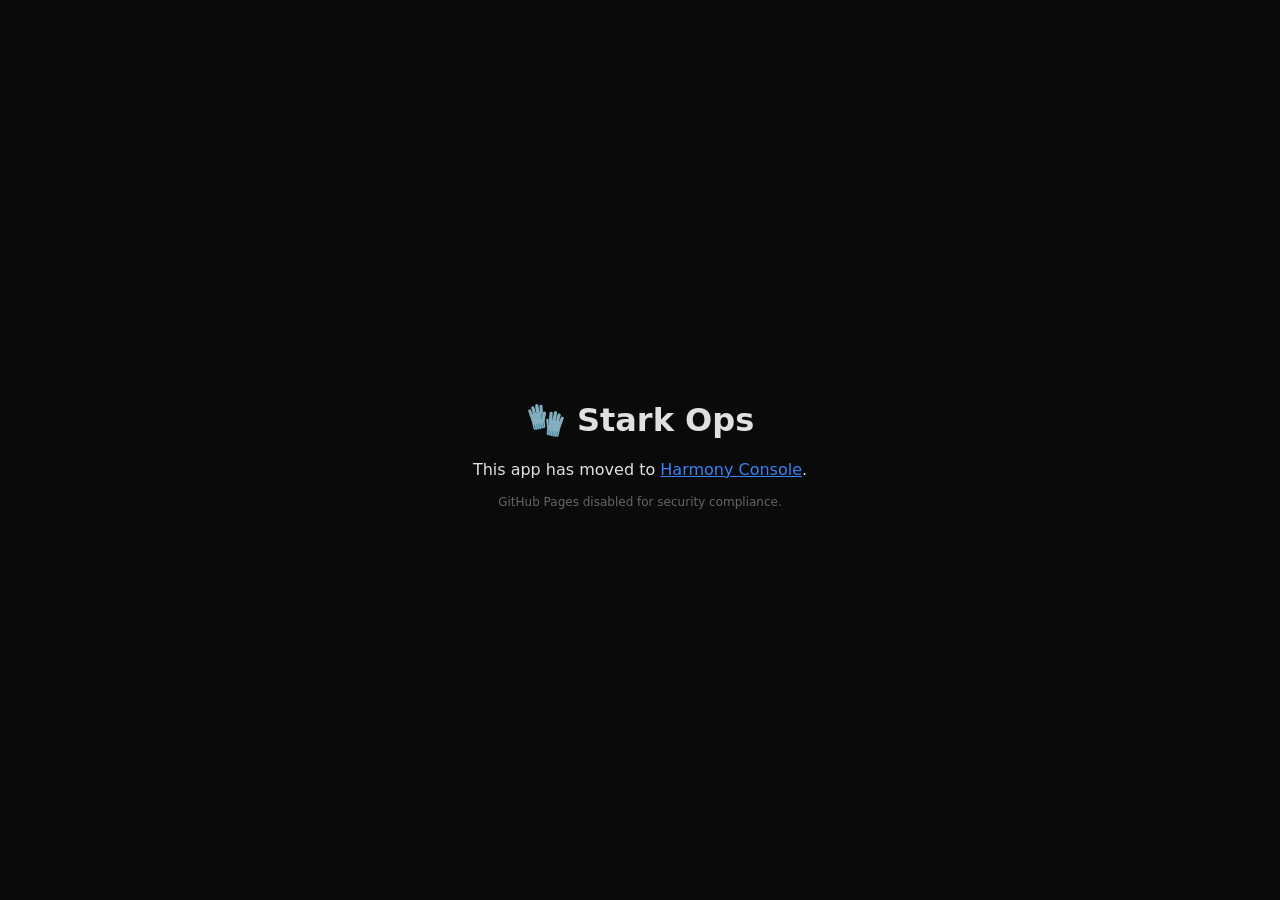
==== commit 43a232a6: "v5.4: Disable GitHub Pages, prepare Harmony app deployment" ====
--- a/index.html
+++ b/index.html
@@ -2,179 +2,14 @@
 <html lang="en">
 <head>
   <meta charset="UTF-8">
-  <meta name="viewport" content="width=device-width, initial-scale=1.0">
-  <title>Stark - AI Operations Assistant</title>
-  <script src="https://cdn.tailwindcss.com"></script>
-  <script src="https://cdn.jsdelivr.net/npm/chart.js"></script>
-  <script src="aws-bundle.js"></script>
-  <script>
-    tailwind.config = { darkMode: 'class' }
-    // Apply saved theme immediately to prevent flash
-    const saved = JSON.parse(localStorage.getItem("opspulse-settings") || '{}');
-    if (saved.theme !== "light") document.documentElement.classList.add("dark");
-  </script>
-  <style>
-    .chat-msg { animation: fadeIn 0.3s; }
-    @keyframes fadeIn { from { opacity: 0; transform: translateY(8px); } to { opacity: 1; transform: translateY(0); } }
-    .typing::after { content: '...'; animation: dots 1s steps(3) infinite; }
-    @keyframes dots { 0% { content: '.'; } 33% { content: '..'; } 66% { content: '...'; } }
-    .nav-btn.active { background: rgb(59 130 246); color: white; }
-    .cluster-dot { transition: all 0.3s; cursor: pointer; }
-    .cluster-dot:hover { transform: scale(1.3); }
-    .feed-tab { transition: all 0.2s; }
-    .feed-tab.active { border-bottom: 2px solid rgb(59 130 246); color: rgb(59 130 246); font-weight: 600; }
-
-    /* Light mode overrides */
-    :root { color-scheme: light dark; }
-    body:not(.dark) { background: #f8fafc; color: #0f172a; }
-    body:not(.dark) header { background: #ffffff; border-color: #e2e8f0; }
-    body:not(.dark) .nav-btn:not(.active) { color: #475569; }
-    body:not(.dark) .nav-btn:not(.active):hover { color: #0f172a; background: #e2e8f0; }
-    body:not(.dark) input, body:not(.dark) select { color: #0f172a; background: #f1f5f9; border-color: #cbd5e1; }
-    body:not(.dark) input::placeholder { color: #94a3b8; }
-  </style>
+  <title>Stark Ops — Moved</title>
+  <style>body{background:#0a0a0a;color:#e0e0e0;font-family:system-ui;display:flex;align-items:center;justify-content:center;height:100vh;margin:0;text-align:center}a{color:#3b82f6}</style>
 </head>
-<body class="bg-slate-50 dark:bg-gray-950 text-slate-800 dark:text-white min-h-screen transition-colors">
-
-  <!-- Header -->
-  <header class="border-b border-slate-200 dark:border-gray-800 bg-white dark:bg-gray-950 px-6 py-3 flex items-center justify-between">
-    <div class="flex items-center gap-3">
-      <div class="w-12 h-8 bg-blue-500 rounded-lg flex items-center justify-center font-bold text-xs text-white">Tony</div>
-      <h1 class="text-xl font-semibold">Stark</h1>
-      <span class="text-xs text-slate-500 dark:text-gray-500 bg-slate-100 dark:bg-gray-800 px-2 py-1 rounded" id="cluster-badge">No cluster set</span>
-    </div>
-    <div class="flex items-center gap-3">
-      <nav class="flex gap-1 bg-slate-100 dark:bg-gray-800 rounded-lg p-1">
-        <button class="nav-btn active px-3 py-1.5 text-xs rounded-md" onclick="showPage('chat', this)">💬 Chat</button>
-        <button class="nav-btn px-3 py-1.5 text-xs rounded-md text-slate-500 dark:text-gray-500" onclick="showPage('news', this)">📰 News Feed</button>
-        <button class="nav-btn px-3 py-1.5 text-xs rounded-md text-slate-500 dark:text-gray-500" onclick="showPage('dashboard', this)">📊 APMEA DC</button>
-        <button class="nav-btn px-3 py-1.5 text-xs rounded-md text-slate-500 dark:text-gray-500" onclick="showPage('settings', this)">⚙️ Settings</button>
-      </nav>
-      <button onclick="toggleTheme()" class="p-2 rounded-lg bg-slate-100 dark:bg-gray-800 hover:bg-slate-200 dark:hover:bg-gray-700 text-slate-600 dark:text-gray-300" title="Toggle theme">
-        <span id="theme-icon">🌙</span>
-      </button>
-      <span class="text-xs text-slate-400 dark:text-gray-400" id="clock"></span>
-    </div>
-  </header>
-
-  <main class="h-[calc(100vh-57px)]">
-
-    <!-- PAGE: Chat -->
-    <div id="page-chat" class="h-full flex">
-      <!-- Chat History Sidebar -->
-      <div id="chat-sidebar" class="w-56 border-r border-slate-200 dark:border-gray-800 bg-slate-50 dark:bg-gray-900 flex-shrink-0 flex flex-col hidden md:flex">
-        <div class="p-3 border-b border-slate-200 dark:border-gray-800">
-          <button onclick="newChat()" class="w-full px-3 py-2 text-xs rounded-lg bg-blue-500 hover:bg-blue-600 text-white font-medium">🧤 New Chat</button>
-        </div>
-        <div id="chat-history-list" class="flex-1 overflow-y-auto p-2 space-y-1"></div>
-      </div>
-      <!-- Chat Main -->
-      <div class="flex-1 flex flex-col">
-        <div id="chat-messages" class="flex-1 overflow-y-auto p-6 max-w-3xl mx-auto w-full space-y-4"></div>
-        <div class="border-t border-slate-200 dark:border-gray-800 bg-white dark:bg-gray-950 p-4">
-          <div class="max-w-3xl mx-auto flex gap-2">
-            <input id="chat-input" type="text" placeholder="Ask about cluster operations, team updates, tickets..."
-                   class="flex-1 bg-slate-100 dark:bg-gray-800 border border-slate-200 dark:border-gray-700 rounded-xl px-4 py-3 text-sm focus:outline-none focus:border-blue-500 text-slate-800 dark:text-white placeholder-slate-400 dark:placeholder-gray-500"
-                   onkeydown="if(event.key==='Enter')sendMessage()">
-            <button onclick="sendMessage()" class="bg-blue-500 hover:bg-blue-600 px-5 py-3 rounded-xl text-sm font-medium text-white">Send</button>
-          </div>
-          <div class="max-w-3xl mx-auto mt-2 flex gap-2 flex-wrap" id="quick-prompts"></div>
-        </div>
-      </div>
-    </div>
-
-    <!-- PAGE: News Feed -->
-    <div id="page-news" class="h-full overflow-y-auto p-6 hidden">
-      <div class="max-w-4xl mx-auto">
-        <h2 class="text-lg font-semibold mb-4">📰 News Feed</h2>
-        <!-- Feed type tabs: Emails / Tickets -->
-        <div class="flex gap-4 border-b border-slate-200 dark:border-gray-700 mb-4">
-          <button class="feed-tab active pb-2 text-sm" onclick="switchFeedTab('emails', this)">📧 Email Updates</button>
-          <button class="feed-tab pb-2 text-sm text-slate-400 dark:text-gray-500" onclick="switchFeedTab('tickets', this)">🎫 Tickets</button>
-        </div>
-        <!-- Team filter for emails -->
-        <div id="email-team-filter" class="flex gap-1 flex-wrap mb-4"></div>
-        <div id="news-feed" class="space-y-3"></div>
-      </div>
-    </div>
-
-    <!-- PAGE: Dashboard -->
-    <div id="page-dashboard" class="h-full overflow-y-auto p-6 hidden">
-      <div class="max-w-6xl mx-auto space-y-6">
-        <div id="dashboard-stats" class="grid grid-cols-4 gap-4"></div>
-        <div class="bg-white dark:bg-gray-900 rounded-xl p-4 border border-slate-200 dark:border-gray-800 shadow-sm">
-          <h2 class="text-sm font-semibold mb-3">🌏 APMEA Cluster Map</h2>
-          <div id="map-container" class="relative w-full h-80 rounded-lg overflow-hidden bg-[#1a2332]">
-            <img src="https://upload.wikimedia.org/wikipedia/commons/thumb/e/ec/World_map_blank_without_borders.svg/1280px-World_map_blank_without_borders.svg.png"
-                 class="w-full h-full object-cover opacity-30" alt="world map">
-          </div>
-        </div>
-        <div class="grid grid-cols-3 gap-4" id="subgeo-cards"></div>
-        <div class="bg-white dark:bg-gray-900 rounded-xl p-4 border border-slate-200 dark:border-gray-800 shadow-sm">
-          <h2 class="text-sm font-semibold mb-3">📊 AI Adoption by Cluster</h2>
-          <canvas id="adoptionChart" height="120"></canvas>
-        </div>
-      </div>
-    </div>
-
-    <!-- PAGE: Settings -->
-    <div id="page-settings" class="h-full overflow-y-auto p-6 hidden">
-      <div class="max-w-2xl mx-auto space-y-6">
-        <h2 class="text-lg font-semibold">⚙️ Settings</h2>
-        <div class="bg-white dark:bg-gray-900 rounded-xl p-5 border border-slate-200 dark:border-gray-800 shadow-sm">
-          <h3 class="font-semibold text-sm mb-3">🏢 My Cluster</h3>
-          <p class="text-xs text-slate-400 dark:text-gray-400 mb-3">Select your home cluster region.</p>
-          <select id="cluster-select" onchange="saveSettings()"
-                  class="w-full bg-slate-50 dark:bg-gray-800 border border-slate-200 dark:border-gray-700 rounded-lg px-3 py-2 text-sm text-slate-800 dark:text-white">
-            <option value="">-- Select your cluster --</option>
-          </select>
-        </div>
-        <div class="bg-white dark:bg-gray-900 rounded-xl p-5 border border-slate-200 dark:border-gray-800 shadow-sm">
-          <h3 class="font-semibold text-sm mb-3">📍 My Site</h3>
-          <p class="text-xs text-slate-400 dark:text-gray-400 mb-3">Enter your specific site code (e.g. ICN81, SYD20). Tickets will be filtered to your site.</p>
-          <input id="site-input" type="text" placeholder="e.g. ICN81" onchange="saveSettings()"
-                 class="w-full bg-slate-50 dark:bg-gray-800 border border-slate-200 dark:border-gray-700 rounded-lg px-3 py-2 text-sm text-slate-800 dark:text-white placeholder-slate-400">
-        </div>
-        <div class="bg-white dark:bg-gray-900 rounded-xl p-5 border border-slate-200 dark:border-gray-800 shadow-sm">
-          <h3 class="font-semibold text-sm mb-3">👥 My Role</h3>
-          <p class="text-xs text-slate-400 dark:text-gray-400 mb-3">Select your role. Tickets and briefings will be filtered to your role's resolver group.</p>
-          <select id="team-select" onchange="saveSettings()"
-                  class="w-full bg-slate-50 dark:bg-gray-800 border border-slate-200 dark:border-gray-700 rounded-lg px-3 py-2 text-sm text-slate-800 dark:text-white">
-            <option value="">-- Select your role --</option>
-            <option value="DCO">DCO (Data Center Operations)</option>
-            <option value="DCEO">DCEO (DC Engineering Operations)</option>
-            <option value="Security">Security</option>
-            <option value="Logistics">Logistics</option>
-            <option value="Central Ops Install">Central Ops Install</option>
-            <option value="Networking Ops Excellence">Networking Ops Excellence</option>
-            <option value="DCC Global">DCC Global</option>
-          </select>
-          <p id="resolver-group-display" class="text-xs text-slate-400 dark:text-gray-500 mt-2"></p>
-        </div>
-
-        <!-- Followed Teams -->
-        <div class="bg-white dark:bg-gray-900 rounded-xl p-5 border border-slate-200 dark:border-gray-800 shadow-sm">
-          <h3 class="font-semibold text-sm mb-3">📌 Followed Teams</h3>
-          <p class="text-xs text-slate-400 dark:text-gray-400 mb-3">Select other teams you want to see updates from in your News Feed.</p>
-          <div id="followed-teams-checkboxes" class="space-y-2"></div>
-        </div>
-        <div class="bg-white dark:bg-gray-900 rounded-xl p-5 border border-slate-200 dark:border-gray-800 shadow-sm">
-          <h3 class="font-semibold text-sm mb-3">🎨 Theme</h3>
-          <div class="flex gap-3">
-            <button onclick="setTheme('dark')" class="px-4 py-2 rounded-lg text-sm bg-gray-800 text-white border-2 border-transparent hover:border-blue-500">🌙 Dark</button>
-            <button onclick="setTheme('light')" class="px-4 py-2 rounded-lg text-sm bg-white text-slate-800 border-2 border-slate-200 hover:border-blue-500 shadow-sm">☀️ Light</button>
-          </div>
-        </div>
-        <div class="bg-white dark:bg-gray-900 rounded-xl p-5 border border-slate-200 dark:border-gray-800 shadow-sm">
-          <h3 class="font-semibold text-sm mb-2">ℹ️ About Stark</h3>
-          <p class="text-xs text-slate-400 dark:text-gray-400">AI-powered operations assistant for APMEA clusters. Built with Amazon Bedrock + Cognito. Data collected via Kiro MCP Outlook integration.</p>
-          <p class="text-xs text-slate-400 dark:text-gray-500 mt-2">Stark v4.4 | AWS AI-novate Hackathon 2026 | APMEA DCO Operations</p>
-        </div>
-      </div>
-    </div>
-
-  </main>
-
-  <script src="app.js"></script>
+<body>
+  <div>
+    <h1>🧤 Stark Ops</h1>
+    <p>This app has moved to <a href="https://console.harmony.a2z.com/stark-ops">Harmony Console</a>.</p>
+    <p style="color:#666;font-size:12px">GitHub Pages disabled for security compliance.</p>
+  </div>
 </body>
 </html>
